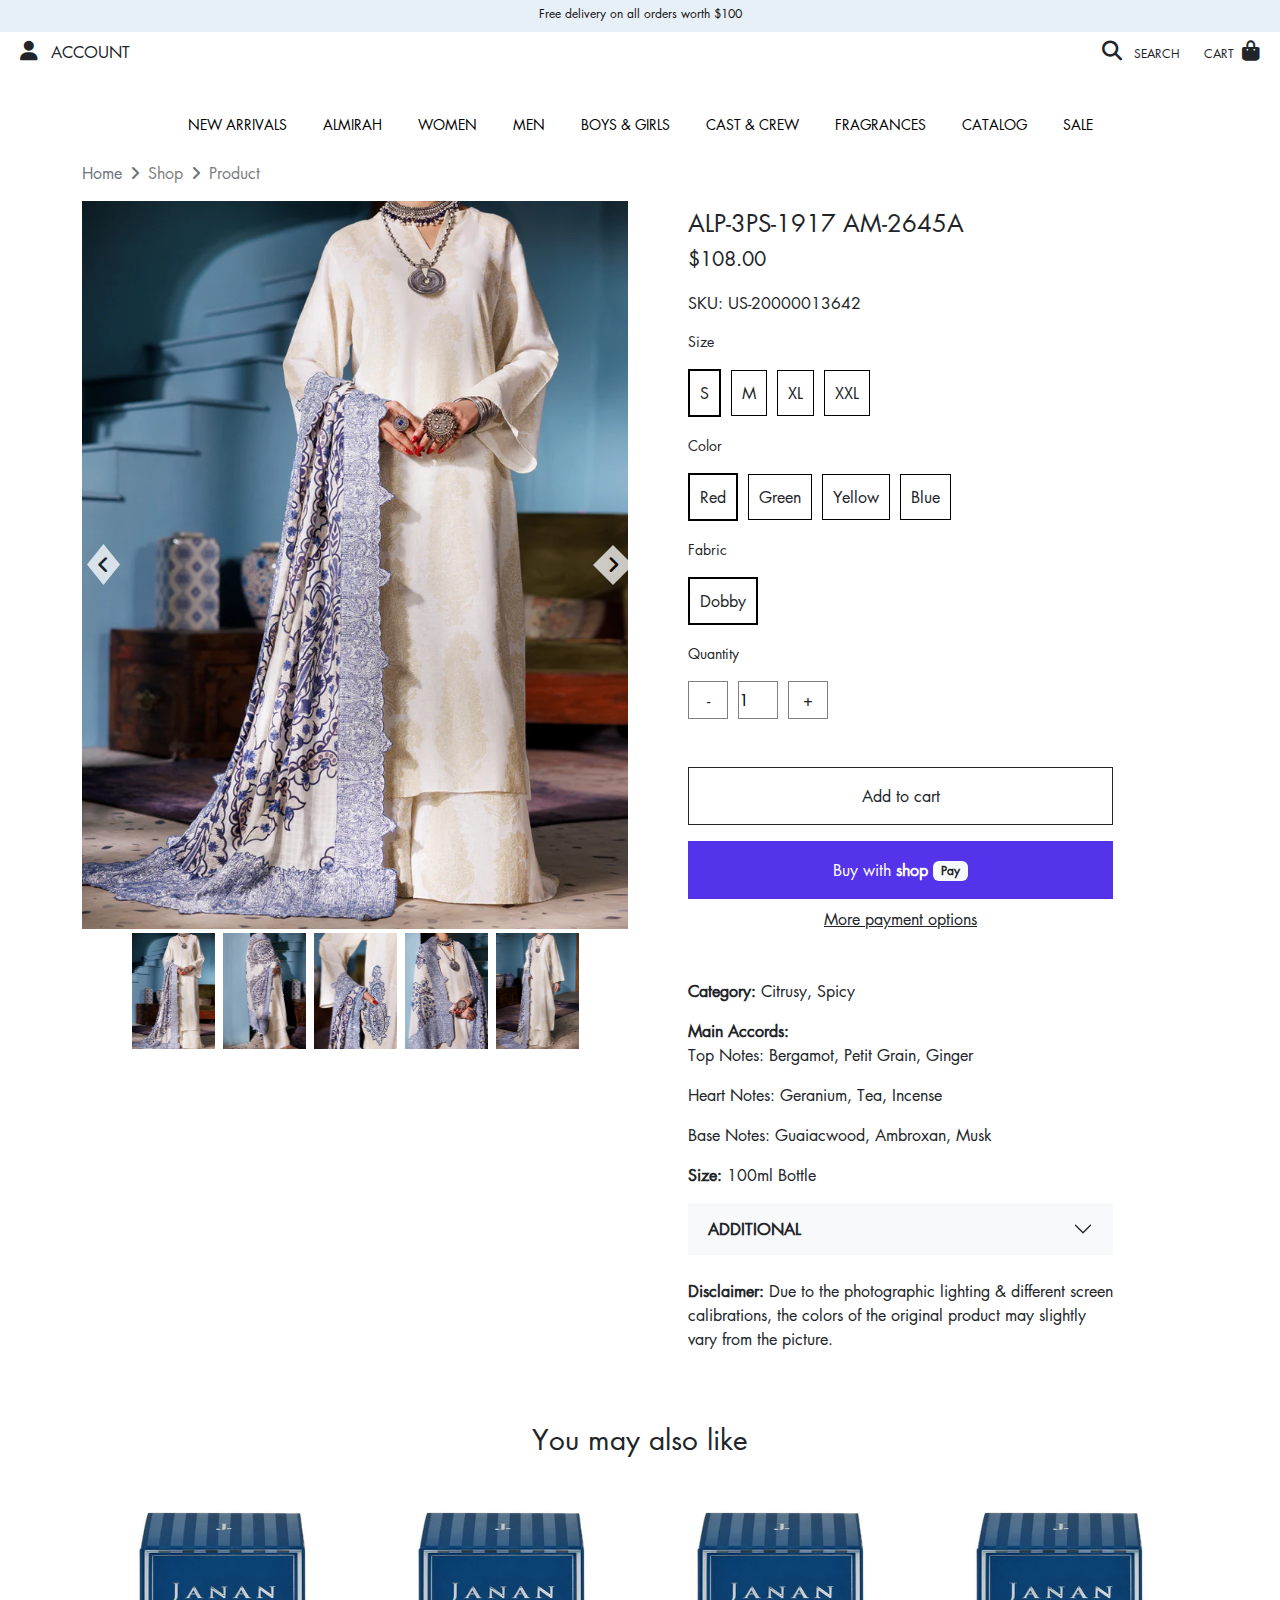
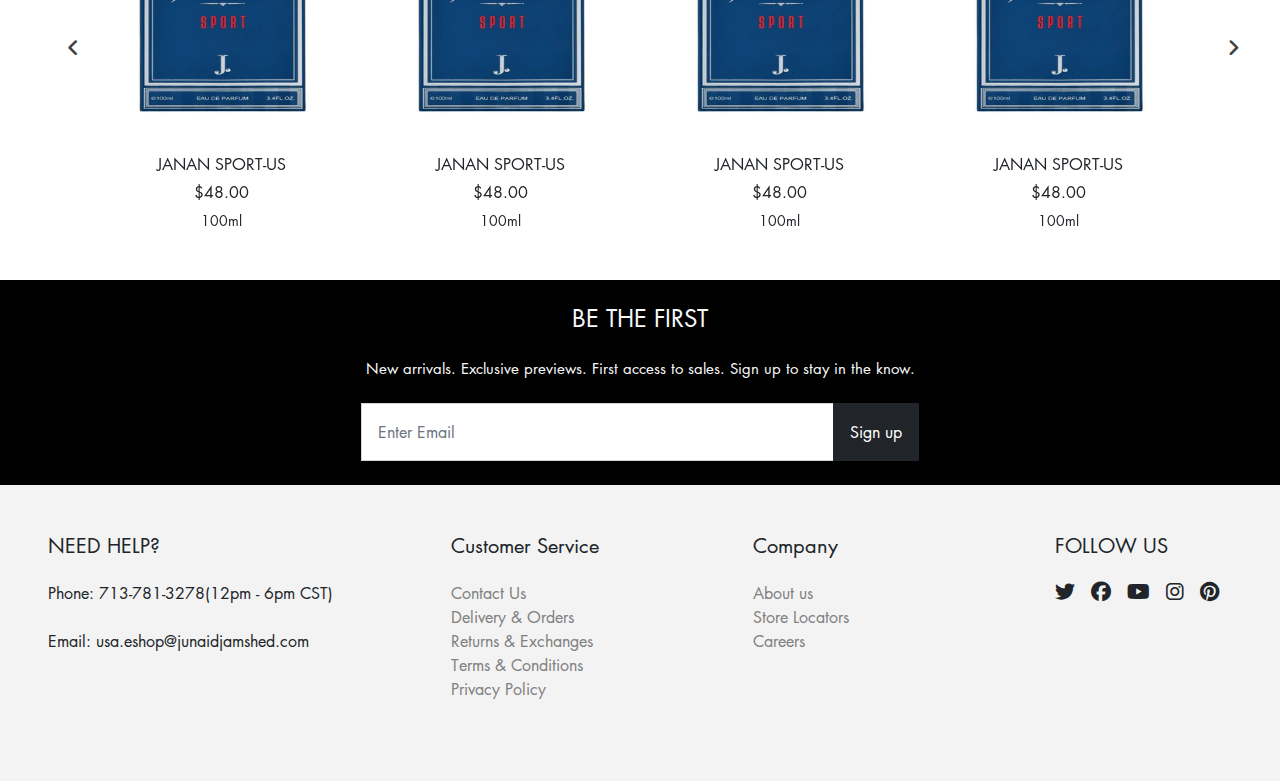
==== product.html @ 709ad5b6 "update" ====
<!DOCTYPE html>
<html lang="en">

<head>
    <meta charset="UTF-8" />
    <meta name="viewport" content="width=device-width, initial-scale=1.0" />
    <title>J. Junaid Jamshed Official Website</title>
    <link rel="shortcut icon" href="assets/image/favicon_icon.webp" />
    <link rel="stylesheet" href="https://cdnjs.cloudflare.com/ajax/libs/font-awesome/6.2.0/css/all.min.css" />
    <link rel="stylesheet" href="assets/bootstrap/bootstrap.min.css" />
    <link rel="stylesheet" href="assets/silck/slick.css" />
    <link rel="stylesheet" href="assets/silck/slick-theme.css" />
    <link rel="stylesheet" href="assets/css/style.css" />
    <link rel="stylesheet" href="assets/css/header.css" />
    <link rel="stylesheet" href="assets/css/home.css" />
    <link rel="stylesheet" href="assets/css/media.css" />
</head>

<body>
    <!-- header Start  -->
    <div class="main-wrapper">
        <div class="topbar_slider">
            <div class="container text-center pb-1" style="height: 32px">
                <span class="" style="font-size: 12px; line-height: 1.4em; padding: 8px 0">
                    Free delivery on all orders worth $100
                </span>
            </div>
        </div>
        <header class="header_main">
            <div class="container-fluid">
                <div class="d-flex align-items-center justify-content-between">
                    <ul class="d-flex list-unstyled gap-2 align-items-center col-lg-4">
                        <li class="nav-item text-cap p-2 d-lg-none d-md-none">
                            <a href="#" class="text-dark header_icon_res sidebar_toggler">
                                <i class="fa fa-bars me-2" aria-hidden="true"></i>
                            </a>
                        </li>
                        <li class="nav-item text-cap p-2">
                            <a href="" class="text-dark header_icon_res">
                                <i class="fa fa-user me-2" aria-hidden="true"></i>
                                <span>Account</span>
                            </a>
                        </li>
                        <li class="nav-item text-cap font-11 p-2">
                            <a href="#country_modal" data-bs-toggle="modal" class="hover_underline text-dark"><img
                                    src="https://us.junaidjamshed.com/cdn/shop/files/1200px-Flag_of_the_United_States.svg_d4662905-e672-402e-b32c-b2396f48c83b.png?v=1647321571"
                                    alt="" width="30" /></a>
                        </li>
                    </ul>

                    <a href="" class="navbar-brand fixed_brand_nav py-3 col-lg-4 text-center">
                        <img src="https://us.junaidjamshed.com/cdn/shop/files/Logo-001_200x.png?v=1643008368"
                            width="100" alt="" />
                    </a>


                    <ul class="d-flex list-unstyled gap-2 justify-content-end align-items-center col-lg-4">
                        <li class="nav-item text-cap font-12 p-2">
                            <a href="" class="text-dark header_icon_res">
                                <i class="fa fa-search me-2" aria-hidden="true"></i>
                                <span>Search</span>
                            </a>
                        </li>
                        <li class="nav-item text-cap font-12 p-2">
                            <a href="" class="text-dark header_icon_res">
                                <span>Cart</span>
                                <i class="fa fa-shopping-bag ms-1" aria-hidden="true"></i>
                            </a>
                        </li>
                    </ul>
                </div>
            </div>
            <nav class="navbar navbar-expand-md navbar-light main-nav">
                <ul class="navbar-nav justify-content-center m-auto">
                    <li class="nav-item has_manu">
                        <a href="#" class="nav-link">NEW ARRIVALS</a>
                        <div class="dropdown_menu">
                            <div class="row justify-content-center m-0 mt-3">
                                <div class="col max_width_dp_menu">
                                    <h5>
                                        <a href="shop.html" class="text-muted fw-bold">WOMEN</a>
                                    </h5>
                                    <ul class="list-unstyled">
                                        <li><a href="shop.html">Stitched</a></li>
                                        <li><a href="shop.html">Kurti (1 Piece)</a></li>
                                        <li><a href="shop.html">Trouser | Shalwar</a></li>
                                        <li><a href="shop.html">Unstitched</a></li>
                                        <li><a href="shop.html">Stole | Shawl</a></li>
                                    </ul>
                                </div>
                                <div class="col max_width_dp_menu">
                                    <h5>
                                        <a href="shop.html" class="text-muted fw-bold">MEN</a>
                                    </h5>
                                    <ul class="list-unstyled">
                                        <li><a href="shop.html">Kameez Shalwar</a></li>
                                        <li><a href="shop.html">Kurta</a></li>
                                        <li><a href="shop.html">Waistcoat</a></li>
                                        <li><a href="shop.html">Footwear</a></li>
                                        <li><a href="shop.html">Thobe</a></li>
                                    </ul>
                                </div>
                                <div class="col max_width_dp_menu">
                                    <h5>
                                        <a href="shop.html" class="text-muted fw-bold">BOYS & GIRLS</a>
                                    </h5>
                                    <ul class="list-unstyled">
                                        <li><a href="shop.html">Teen Girls</a></li>
                                        <li><a href="shop.html">Teen Boys</a></li>
                                        <li><a href="shop.html">Kid Girls</a></li>
                                        <li><a href="shop.html">Kid Boys</a></li>
                                        <li><a href="shop.html">Infants</a></li>
                                    </ul>
                                </div>
                                <div class="col max_width_dp_menu">
                                    <a href="">
                                        <img src="assets/image/categories/category1.webp" class="img-fluid" alt="" />
                                    </a>
                                </div>
                            </div>
                        </div>
                    </li>
                    <li class="nav-item has_manu">
                        <a href="#" class="nav-link">ALMIRAH</a>
                        <div class="dropdown_menu">
                            <div class="row justify-content-center m-0 mt-3">
                                <div class="col max_width_dp_menu">
                                    <h5>
                                        <a href="shop.html" class="text-muted fw-bold">WOMEN</a>
                                    </h5>
                                    <ul class="list-unstyled">
                                        <li><a href="shop.html">Stitched</a></li>
                                        <li><a href="shop.html">Kurti (1 Piece)</a></li>
                                        <li><a href="shop.html">Trouser | Shalwar</a></li>
                                        <li><a href="shop.html">Unstitched</a></li>
                                        <li><a href="shop.html">Stole | Shawl</a></li>
                                    </ul>
                                </div>
                                <div class="col max_width_dp_menu">
                                    <h5>
                                        <a href="shop.html" class="text-muted fw-bold">MEN</a>
                                    </h5>
                                    <ul class="list-unstyled">
                                        <li><a href="shop.html">Kameez Shalwar</a></li>
                                        <li><a href="shop.html">Kurta</a></li>
                                        <li><a href="shop.html">Waistcoat</a></li>
                                        <li><a href="shop.html">Footwear</a></li>
                                        <li><a href="shop.html">Thobe</a></li>
                                    </ul>
                                </div>
                                <div class="col max_width_dp_menu">
                                    <a href="">
                                        <img src="assets/image/categories/category1.webp" class="img-fluid" alt="" />
                                    </a>
                                </div>
                            </div>
                        </div>
                    </li>
                    <li class="nav-item"><a href="shop.html" class="nav-link">WOMEN</a></li>
                    <li class="nav-item"><a href="shop.html" class="nav-link">MEN</a></li>
                    <li class="nav-item">
                        <a href="shop.html" class="nav-link">BOYS & GIRLS</a>
                    </li>
                    <li class="nav-item">
                        <a href="shop.html" class="nav-link">CAST & CREW</a>
                    </li>
                    <li class="nav-item">
                        <a href="shop.html" class="nav-link">FRAGRANCES</a>
                    </li>
                    <li class="nav-item"><a href="shop.html" class="nav-link">CATALOG</a></li>
                    <li class="nav-item"><a href="shop.html" class="nav-link">SALE</a></li>
                </ul>
            </nav>
            <div class="overlay"></div>
            <div class="sidebar">
                <div class="multi-level-menu-wrapper">
                    <div class="mainMenu">
                        <ul>
                            <li class="text-end">
                                <div class="text-end text-danger btn sidebar_dismiss">
                                    <i class="fa fa-times"></i>
                                </div>
                            </li>
                            <li class="hasSubMenu" data-target="#home">
                                <a href="#">HOME</a>
                                <div class="trigger">
                                    <i class="fas fa-angle-right"></i>
                                </div>
                            </li>
                            <li class="hasSubMenu" data-target="#about">
                                <a href="#">ABOUT</a>
                                <div class="trigger">
                                    <i class="fas fa-angle-right"></i>
                                </div>
                            </li>
                            <li>
                                <a href="#">GALLERY</a>
                            </li>
                            <li>
                                <a href="#">CONTACT</a>
                            </li>
                            <li>
                                <a href="#">SERVICES</a>
                            </li>
                        </ul>
                    </div>
                    <!--    Level 1    -->
                    <div class="subMenu" id="home">
                        <div class="backTrigger">
                            <i class="fas fa-angle-left icon"></i> Back
                        </div>
                        <ul>
                            <li class="hasSubMenu" data-target="#home2">
                                <a href="#">Home-1</a>
                                <div class="trigger">
                                    <i class="fas fa-angle-right"></i>
                                </div>
                            </li>
                            <li><a href="#">Home-1</a></li>
                            <li><a href="#">Home-1</a></li>
                            <li><a href="#">Home-1</a></li>
                            <li><a href="#">Home-1</a></li>
                        </ul>
                    </div>

                    <div class="subMenu" id="about">
                        <div class="backTrigger">
                            <i class="fas fa-angle-left icon"></i> Back
                        </div>
                        <ul>
                            <li><a href="#">About-1</a></li>
                            <li><a href="#">About-1</a></li>
                            <li><a href="#">About-1</a></li>
                            <li><a href="#">About-1</a></li>
                            <li><a href="#">About-1</a></li>
                        </ul>
                    </div>

                    <!-- level 2 -->
                    <div class="subMenu" id="home2">
                        <div class="backTrigger">
                            <i class="fas fa-angle-left icon"></i> Back
                        </div>
                        <ul>
                            <li class="hasSubMenu" data-target="#home3">
                                <a href="#">Home-2</a>
                                <div class="trigger">
                                    <i class="fas fa-angle-right"></i>
                                </div>
                            </li>
                            <li><a href="#">Home-2</a></li>
                            <li><a href="#">Home-2</a></li>
                            <li><a href="#">Home-2</a></li>
                            <li><a href="#">Home-2</a></li>
                        </ul>
                    </div>

                    <!-- level 3 -->
                    <div class="subMenu" id="home3">
                        <div class="backTrigger">
                            <i class="fas fa-angle-left icon"></i> Back
                        </div>
                        <ul>
                            <li class="hasSubMenu" data-target="#home4">
                                <a href="#">Home-3</a>
                                <div class="trigger">
                                    <i class="fas fa-angle-right"></i>
                                </div>
                            </li>
                            <li><a href="#">Home-3</a></li>
                            <li><a href="#">Home-3</a></li>
                            <li><a href="#">Home-3</a></li>
                            <li><a href="#">Home-3</a></li>
                        </ul>
                    </div>

                    <!-- level 3 -->
                    <div class="subMenu" id="home4">
                        <div class="backTrigger">
                            <i class="fas fa-angle-left icon"></i> Back
                        </div>
                        <ul>
                            <li data-target="#home4">
                                <a href="#">Home-4</a>
                            </li>
                            <li><a href="#">Home-4</a></li>
                            <li><a href="#">Home-4</a></li>
                            <li><a href="#">Home-4</a></li>
                            <li><a href="#">Home-4</a></li>
                        </ul>
                    </div>
                </div>
            </div>
        </header>
        <main>
            <section>
                <div class="container">
                    <nav class="breadcrumb">
                        <a class="breadcrumb-item text-muted" href="index.html">Home</a>
                        <a class="breadcrumb-item" href="shop.html">Shop</a>
                        <span class="breadcrumb-item active" aria-current="page">Product</span>
                    </nav>
                </div>
                <div class="container">
                    <div class="row">
                        <div class="col-lg-6 col-12">
                            <div class="main_slider_box">
                                <div class="">
                                    <img src="assets/image/products/6.webp" alt="">
                                </div>
                                <div class="">
                                    <img src="assets/image/products/7.webp" alt="">
                                </div>
                                <div class="">
                                    <img src="assets/image/products/8.webp" alt="">
                                </div>
                                <div class="">
                                    <img src="assets/image/products/9.webp" alt="">
                                </div>
                                <div class="">
                                    <img src="assets/image/products/10.webp" alt="">
                                </div>
                            </div>
                            <div class="nav_slider_box">
                                <div class="p-1 width-fixed">
                                    <img src="assets/image/products/6.webp" alt="">
                                </div>
                                <div class="p-1 width-fixed">
                                    <img src="assets/image/products/7.webp" alt="">
                                </div>
                                <div class="p-1 width-fixed">
                                    <img src="assets/image/products/8.webp" alt="">
                                </div>
                                <div class="p-1 width-fixed">
                                    <img src="assets/image/products/9.webp" alt="">
                                </div>
                                <div class="p-1 width-fixed">
                                    <img src="assets/image/products/10.webp" alt="">
                                </div>
                            </div>
                        </div>
                        <div class="col-lg-6 col-12 ps-lg-5 ps-1 mt-5 mt-lg-2">
                            <h4>ALP-3PS-1917 AM-2645A</h4>
                            <h5>$108.00</h5>
                            <h6 class="mt-4">SKU: US-20000013642</h6>
                            <div class="my-3">
                                <small>Size</small>
                                <div id="sizes" class="sizes mt-3">
                                    <div class="size active">S</div>
                                    <div class="size">M</div>
                                    <div class="size">XL</div>
                                    <div class="size">XXL</div>
                                </div>
                            </div>
                            <div class="my-3">
                                <small>Color</small>
                                <div id="colors" class="colors mt-3">
                                    <div class="color active">Red</div>
                                    <div class="color">Green</div>
                                    <div class="color">Yellow</div>
                                    <div class="color">Blue</div>
                                </div>
                            </div>
                            <div class="my-3">
                                <small>Fabric</small>
                                <div id="fabrics" class="fabrics mt-3">
                                    <div class="fabric active">Dobby</div>
                                </div>
                            </div>
                            <div class="my-3">
                                <small>Quantity</small>
                                <div class="quantity_box mt-3">
                                    <button class="btn decrease rounded-0">-</button>
                                    <input type="text" class="rounded-0" value="1">
                                    <button class="btn increase rounded-0">+</button>
                                </div>
                            </div>
                            <div class="mt-5">
                                <button class="btn btn-outline-dark col-lg-10 col-12 p-3 rounded-0 mb-3">Add to cart</button>
                                <button class="btn btn-custom col-lg-10 col-12 p-3 rounded-0">Buy with <b>shop <div
                                            class="badge badge-light bg-light text-dark">Pay</div></b></button>
                                <div class="col-lg-10 text-center mt-2">
                                    <a href="" class="text-dark text-decoration-underline">More payment options</a>
                                </div>
                            </div>
                            <div class="mt-5">
                                <b>Category: </b> Citrusy, Spicy
                            </div>
                            <div class="mt-3">
                                <b>Main Accords: </b>
                                <p>Top Notes: Bergamot, Petit Grain, Ginger </p>
                                <p>Heart Notes: Geranium, Tea, Incense</p>
                                <p>Base Notes: Guaiacwood, Ambroxan, Musk</p>
                            </div>
                            <div class="mt-3">
                                <b>Size: </b>100ml Bottle
                            </div>
                            <div class="mt-3 col-lg-10 col-12">
                                <div class="accordion accordion-flush" id="accordionFlushExample">
                                    <div class="accordion-item">
                                        <h2 class="accordion-header" id="flush-headingOne">
                                            <button class="accordion-button collapsed border-0 shadow-none text-dark bg-light fw-bold" type="button"
                                                data-bs-toggle="collapse" data-bs-target="#flush-collapseOne"
                                                aria-expanded="true" aria-controls="flush-collapseOne">
                                                ADDITIONAL
                                            </button>
                                        </h2>
                                        <div id="flush-collapseOne" class="accordion-collapse collapse"
                                            aria-labelledby="flush-headingOne" data-bs-parent="#accordionFlushExample">
                                            <div class="accordion-body">
                                                <div>
                                                    <span>Color </span> <span>—</span>
                                                </div>
                                                <div>
                                                    <span>Pieces </span> <span>1 Piece</span>
                                                </div>
                                                <div>
                                                    <span>Fit Type </span> <span>—</span>
                                                </div>
                                                <div>
                                                    <span>Fabric </span> <span>—</span>
                                                </div>
                                                <div>
                                                    <span>Collection </span> <span>—</span>
                                                </div>
                                            </div>
                                        </div>
                                    </div>
                                </div>
                            </div>
                            <div class="my-4">
                                <div class="col-lg-10 col-12">
                                    <b>Disclaimer: </b> Due to the photographic lighting & different screen calibrations, the colors of the original product may slightly vary from the picture.
                                </div>
                            </div>
                        </div>
                    </div>
                </div>
            </section>
            <section class="my-lg-5 my-4">
                <div class="container">
                    <h3 class="text-center">You may also like</h3>
                    <div class="product_section2">
                        <div class="product_item">
                            <div class="image_section position-relative">
                                <div class="primary_image">
                                    <a href="">
                                        <img src="assets/image/products/1.webp" alt="" class="img-fluid">
                                    </a>
                                </div>
                                <div class="secondary_image">
                                    <div class="img_item">
                                        <a href="">
                                            <img src="assets/image/products/2.webp" alt="">
                                        </a>
                                    </div>
                                    <div class="img_item">
                                        <a href="">
                                            <img src="assets/image/products/1.webp" alt="">
                                        </a>
                                    </div>
                                </div>
                                <button class="quick_buy btn">Quick buy</button>
                            </div>
                            <div class="content text-center">
                                <p class="mb-1 mt-2">JANAN SPORT-US</p>
                                <p class="mb-1">$48.00</p>
                                <small>100ml</small>
                            </div>
                        </div>
                        <div class="product_item">
                            <div class="image_section position-relative">
                                <div class="primary_image">
                                    <a href="">
                                        <img src="assets/image/products/1.webp" alt="" class="img-fluid">
                                    </a>
                                </div>
                                <div class="secondary_image">
                                    <div class="img_item">
                                        <a href="">
                                            <img src="assets/image/products/2.webp" alt="">
                                        </a>
                                    </div>
                                    <div class="img_item">
                                        <a href="">
                                            <img src="assets/image/products/1.webp" alt="">
                                        </a>
                                    </div>
                                </div>
                                <button class="quick_buy btn">Quick buy</button>
                            </div>
                            <div class="content text-center">
                                <p class="mb-1 mt-2">JANAN SPORT-US</p>
                                <p class="mb-1">$48.00</p>
                                <small>100ml</small>
                            </div>
                        </div>
                        <div class="product_item">
                            <div class="image_section position-relative">
                                <div class="primary_image">
                                    <a href="">
                                        <img src="assets/image/products/1.webp" alt="" class="img-fluid">
                                    </a>
                                </div>
                                <div class="secondary_image">
                                    <div class="img_item">
                                        <a href="">
                                            <img src="assets/image/products/2.webp" alt="">
                                        </a>
                                    </div>
                                    <div class="img_item">
                                        <a href="">
                                            <img src="assets/image/products/1.webp" alt="">
                                        </a>
                                    </div>
                                </div>
                                <button class="quick_buy btn">Quick buy</button>
                            </div>
                            <div class="content text-center">
                                <p class="mb-1 mt-2">JANAN SPORT-US</p>
                                <p class="mb-1">$48.00</p>
                                <small>100ml</small>
                            </div>
                        </div>
                        <div class="product_item">
                            <div class="image_section position-relative">
                                <div class="primary_image">
                                    <a href="">
                                        <img src="assets/image/products/1.webp" alt="" class="img-fluid">
                                    </a>
                                </div>
                                <div class="secondary_image">
                                    <div class="img_item">
                                        <a href="">
                                            <img src="assets/image/products/2.webp" alt="">
                                        </a>
                                    </div>
                                    <div class="img_item">
                                        <a href="">
                                            <img src="assets/image/products/1.webp" alt="">
                                        </a>
                                    </div>
                                </div>
                                <button class="quick_buy btn">Quick buy</button>
                            </div>
                            <div class="content text-center">
                                <p class="mb-1 mt-2">JANAN SPORT-US</p>
                                <p class="mb-1">$48.00</p>
                                <small>100ml</small>
                            </div>
                        </div>
                        <div class="product_item">
                            <div class="image_section position-relative">
                                <div class="primary_image">
                                    <a href="">
                                        <img src="assets/image/products/1.webp" alt="" class="img-fluid">
                                    </a>
                                </div>
                                <div class="secondary_image">
                                    <div class="img_item">
                                        <a href="">
                                            <img src="assets/image/products/2.webp" alt="">
                                        </a>
                                    </div>
                                    <div class="img_item">
                                        <a href="">
                                            <img src="assets/image/products/1.webp" alt="">
                                        </a>
                                    </div>
                                </div>
                                <button class="quick_buy btn">Quick buy</button>
                            </div>
                            <div class="content text-center">
                                <p class="mb-1 mt-2">JANAN SPORT-US</p>
                                <p class="mb-1">$48.00</p>
                                <small>100ml</small>
                            </div>
                        </div>
                    </div>
                </div>
            </section>
            <section class="bg-black py-4">
                <div class="container">
                    <h4 class="text-center text-light">
                        BE THE FIRST
                    </h4>
                    <p class="my-4 font-15 text-center text-light">
                        New arrivals. Exclusive previews. First access to sales. Sign up to stay in the know.
                    </p>
                    <form action="" class="col-lg-6 m-auto">
                        <div class="input-group">
                            <input type="text" class="form-control rounded-0 p-3" placeholder="Enter Email">
                            <button class="btn btn-dark rounded-0 p-3" type="submit">Sign up</button>
                        </div>
                    </form>
                </div>
            </section>
        </main>
        <footer class="bg-muted">
            <div class="container-fluid py-5 px-lg-5 px-3">
                <div class="row">
                    <div class="col-lg-4 col-12 mb-3">
                        <h5 class="mb-4">NEED HELP?</h5>
                        <p class="mb-4">Phone: 713-781-3278(12pm - 6pm CST)</p>
                        <p class="mb-4">Email: usa.eshop@junaidjamshed.com</p>
                    </div>
                    <div class="col-lg-3 col-12 mb-3">
                        <h5 class="mb-4">Customer Service</h5>
                        <ul class="list-unstyled text_dark_footer_menu">
                            <li><a href="">Contact Us</a></li>
                            <li><a href="">Delivery & Orders</a></li>
                            <li><a href="">Returns & Exchanges</a></li>
                            <li><a href="">Terms & Conditions</a></li>
                            <li><a href="">Privacy Policy</a></li>
                        </ul>
                    </div>
                    <div class="col-lg-3 col-12 mb-3">
                        <h5 class="mb-4">Company</h5>
                        <ul class="list-unstyled text_dark_footer_menu">
                            <li><a href="">About us</a></li>
                            <li><a href="">Store Locators</a></li>
                            <li><a href="">Careers</a></li>
                        </ul>
                    </div>
                    <div class="col-lg-2 col-12 mb-3">
                        <h5 class="mb-4">FOLLOW US</h5>
                        <div class="d-flex gap-3">
                            <a href="" class="nav-link text-dark">
                                <i class="fab fa-twitter font-20"></i>
                            </a>
                            <a href="" class="nav-link text-dark">
                                <i class="fab fa-facebook font-20"></i>
                            </a>
                            <a href="" class="nav-link text-dark">
                                <i class="fab fa-youtube font-20"></i>
                            </a>
                            <a href="" class="nav-link text-dark">
                                <i class="fab fa-instagram font-20"></i>
                            </a>
                            <a href="" class="nav-link text-dark">
                                <i class="fab fa-pinterest font-20"></i>
                            </a>
                        </div>
                    </div>

                </div>
            </div>
        </footer>
    </div>

    <div class="modal fade" id="country_modal" tabindex="-1" role="dialog" aria-labelledby="modalTitleId"
        aria-hidden="true">
        <div class="modal-dialog" role="document">
            <div class="modal-content">
                <div class="modal-header">
                    <h5 class="modal-title" id="modalTitleId">Modal title</h5>
                    <button type="button" class="btn-close" data-bs-dismiss="modal" aria-label="Close"></button>
                </div>
                <div class="modal-body">
                    <div class="container-fluid">Add rows here</div>
                </div>
                <div class="modal-footer">
                    <button type="button" class="btn btn-secondary" data-bs-dismiss="modal">
                        Close
                    </button>
                    <button type="button" class="btn btn-primary">Save</button>
                </div>
            </div>
        </div>
    </div>

    <script src="assets/js/jquery.min.js"></script>
    <script src="assets/bootstrap/bootstrap.bundle.min.js"></script>
    <script src="assets/silck/slick.min.js"></script>
    <script src="assets/js/carousel.js"></script>
    <script src="assets/js/main.js"></script>
    <script src="assets/js/jquery.counterup.js"></script>
</body>

</html>
---- assets/css/style.css ----
@import url(fonts.css);
:root {
  --font-20: 20px;
  --font-19: 19px;
  --font-18: 18px;
  --font-17: 17px;
  --font-16: 16px;
  --font-15: 15px;
  --font-14: 14px;
  --font-13: 13px;
  --font-12: 12px;
  --font-11: 11px;
  --font-10: 10px;
  --font-9: 9px;
  --black: rgb(0, 0, 0);
  --white: rgb(247, 247, 247);
  --blue: #0c497d;
  --primary: #2c3b91;
  --secondary: #03a04a;
  --muted: #f3f3f3;
  --pink: #e2b9a6;
  --yellow: #ffd08a;
  --orange: #ff9900;
  --gray: gray;
  --instagram: rgba(236, 92, 92, 0.87);
  --alata: alata;
  --opensans300: opensans300;
  --opensans400: opensans400;
  --opensans600: opensans600;
  --opensans700: opensans700;
  --luma: luma;
  --futura: futura;
  --poppins: poppins;
  --shadow-primary: 0 4px 10px rgba(37, 47, 63, 0.1);
}
@media (max-width: 992px) {
  :root {
    --font-20: 18px;
    --font-19: 17px;
    --font-18: 16px;
    --font-17: 15px;
    --font-16: 14px;
    --font-15: 13px;
    --font-14: 12px;
    --font-13: 11px;
    --font-12: 10px;
    --font-11: 10px;
    --font-10: 9px;
  }
}
@media (max-width: 575px) {
  :root {
    --font-20: 17px;
    --font-19: 16px;
    --font-18: 15px;
    --font-17: 14px;
    --font-16: 13px;
    --font-15: 12px;
    --font-14: 11px;
    --font-13: 10px;
    --font-12: 9px;
    --font-11: 9px;
    --font-10: 8px;
  }
}
* {
  margin: 0;
  padding: 0;
  scroll-behavior: smooth;
  font-family: var(--futura), sans-serif;
}
html, body{
  max-width: 100%;
  width: 100%;
}
a {
  text-decoration: none;
}
.sans {
  font-family: var(--opensans);
}
.white {
  color: white;
}
.bg-muted {
  background: var(--muted);
}
.bg-white {
  background-color: white;
}
.bg-pink {
  background-color: var(--pink);
}
.font-20 {
  font-size: var(--font-20);
}
.font-19 {
  font-size: var(--font-19);
}
.font-18 {
  font-size: var(--font-18);
}
.font-17 {
  font-size: var(--font-17);
}
.font-16 {
  font-size: var(--font-16);
}
.font-15 {
  font-size: var(--font-15);
}
.font-14 {
  font-size: var(--font-14);
}
.font-13 {
  font-size: var(--font-13);
}
.font-12 {
  font-size: var(--font-12);
}
.font-11 {
  font-size: var(--font-11);
}
.font-10 {
  font-size: var(--font-10);
}
.font-9 {
  font-size: var(--font-9);
}
.text-justify {
  text-align: justify;
}
.float-left {
  float: left;
}
.serif {
  font-family: serif;
}
.sans-serif {
  font-family: sans-serif;
}
.sans-serif * {
  font-family: sans-serif;
}
.segoe{
  font-family: 'Segoe UI', Tahoma, Geneva, Verdana, sans-serif;
}
.poppins{
  font-family: var(--poppins);
}
.ls-1 {
  letter-spacing: 1px;
}
.ls-2 {
  letter-spacing: 2px;
}
.line {
  line-height: 1.7;
}
.line-2 {
  line-height: 2.2;
}
.bg-black {
  background: var(--black);
}
.primary-bg {
  background: var(--primary);
}
.primary-bg:hover,
.primary-bg:active,
.primary-bg:focus-visible {
  background: var(--primary);
}
.primary {
  color: var(--primary);
}
.instagram {
  color: var(--instagram);
}
.secondary-bg {
  background: var(--secondary);
}
.secondary {
  color: var(--secondary);
}
.bg-muted {
  background: var(--muted);
}
.bg-orange {
  background: var(--orange) !important;
}
.text-cap {
  text-transform: uppercase;
}
.bg-blue {
  background: #020246;
}
.text-blue {
  color: #020246;
}
.bg-blue:hover {
  background: #01018b;
}
.btn-hover {
  transition: 0.4s cubic-bezier(0.23, 1, 0.32, 1);
}
.btn-hover:hover {
  background-color: var(--blue);
}
.nav-color {
  transition: 0.3s;
}
.nav-color:hover {
  color: var(--primary);
}
.hover_underline:hover {
  text-decoration: underline;
  opacity: 0.8;
}
.bg-gradient {
  background: linear-gradient(to right, #727374, #a9c4fa) !important;
}
.btn_focus,
.btn_focus:focus,
.btn_focus:hover,
.btn_focus:focus-visible {
  border: none;
  outline: none;
}
.placeholder-light::placeholder {
  color: white;
  text-transform: capitalize;
}
/* global css  */
button:focus-visible,
input:focus-visible {
  outline: none !important;
  /* border: none !important; */
}
/* global css  */
.image_header {
  max-height: 150px;
  width: 100%;
}

/* Slick Slider Customization  */

.products_slider .slick-prev,
.products_slider .slick-next {
  position: absolute;
}
.products_slider .slick-next {
  right: 30px;
  width: 40px;
}
.products_slider .slick-prev {
  left: 20px;
  z-index: 99;
  width: 40px;
}
.slick-next::before {
  font-family: "Font Awesome 5 Free";
  font-weight: 900;
  content: "\f105";
  position: absolute;
  padding: 10px;
  top: -10px;
  background: #ffffff;
  color: #000;
  clip-path: polygon(50% 0%, 100% 50%, 50% 100%, 0% 50%);
  width: 40px !important;
}
.slick-prev::before {
  font-family: "Font Awesome 5 Free";
  font-weight: 900;
  content: "\f104";
  padding: 10px;
  top: 0;
  background: #ffffff;
  color: #000;
  clip-path: polygon(50% 0%, 100% 50%, 50% 100%, 0% 50%);
  width: 40px !important;
}
@media (max-width: 575px) {
  .slick-prev,
  .slick-next {
    position: absolute;
    top: 50%;
  }
  .slick-next {
    right: 30px;
  }
  .slick-prev {
    left: 30px;
    z-index: 1080;
  }
  /* Slick Slider Customization  */
  body ::-webkit-scrollbar,
  html ::-webkit-scrollbar {
    width: 8px !important;
  }

  body ::-webkit-scrollbar-thumb,
  html ::-webkit-scrollbar-thumb {
    background: #ffffff;
    border-radius: 9999999px;
    min-height: 30px;
    -webkit-border-radius: 9999999px;
    -moz-border-radius: 9999999px;
    -ms-border-radius: 9999999px;
    -o-border-radius: 9999999px;
  }
  body ::-webkit-scrollbar-track,
  html ::-webkit-scrollbar-track {
    background: #ffffff;
    border-radius: 999999999px;
    -webkit-border-radius: 999999999px;
    -moz-border-radius: 999999999px;
    -ms-border-radius: 999999999px;
    -o-border-radius: 999999999px;
  }
  body {
    background: #ffffff;
  }
}
.secondary_image .slick-slide img, .product_section2 .slick-slide img, .product_section .slick-slide img, .product_item img {
  display: block;
  height: 380px;
  aspect-ratio: 1 / 1;
  width: 100%;
}
@media (max-width: 768px){
  .secondary_image .slick-slide img, .product_section2 .slick-slide img, .product_section .slick-slide img, .product_item img {
    display: block;
    height: 340px;
    aspect-ratio: 1 / 1;
    width: 100%;
  }
}
.footer_top{
  font-family: 'Segoe UI', Tahoma, Geneva, Verdana, sans-serif;
  font-weight: 400;
  font-size: 18px;
  line-height: 22px;
  color: #222;
  font-style: normal;
}


.main-wrapper {
  width: 100%;
}


.product_item{
  position: relative;
}
.product_item .image_section .primary_image{
  visibility: visible;
  opacity: 1;
  transition: 0.3s;
}
.product_item .image_section .secondary_image{
  visibility: hidden;
  opacity: 0;
  transition: 0.3s;
  position: absolute;
  top: 0;
  left: 0;
  width: 100%;
}
.product_item:hover .image_section .primary_image{
  visibility: hidden;
  opacity: 0;
}
.product_item:hover .image_section .secondary_image{
  visibility: visible;
  opacity: 1;
}

.product_item .quick_buy{
  width: 100%;
  padding: 10px;
  border: 1px solid rgb(197, 197, 197);
  border-radius: 0;
  position: absolute;
  left: 0;
  bottom: 0;
  z-index: 9;
  background: white;
  visibility: hidden;
  opacity: 0;
  transition: 0.3s;
}
.product_item:hover .quick_buy{
  visibility: visible;
  opacity: 1;
}
.breadcrumb-item+.breadcrumb-item::before {
  content: var(--bs-breadcrumb-divider, "\f105");
  font-family: "Font Awesome 5 Free";
    font-weight: 900;
}
.breadcrumb-item+.breadcrumb-item {
  color: gray;
}
.product_section2 .slick-slide img {
  display: block;
  height: auto;
  aspect-ratio: 1 / 1;
  width: 100%;
}
@media (min-width: 992px){
  .width-fixed{
    height: 120px;
    width: 100px;
  }
  .width-fixed img{
    height: 120px;
    width: 100px;
  }
}
@media (max-width: 991.50px){
  .width-fixed img{
    height: 70px;
    width: 50px;
  }
}
.header_font{
  font-family: var(--poppins), sans-serif;
  font-size: 20px;
  font-weight: 400;
  line-height: 20px;
  font-style: normal;
}

.nav_slider_box{
  width: 100%;
}
.main_slider_box .slick-next {
  right: 25px;
}
.main_slider_box .slick-prev {
  left: 5px;
  z-index: 9;
}

.nav_slider_box .slick-track {
  opacity: 1;
  width: auto;
  transform: translate3d(0px, 0px, 0px) !important;
}
.sizes{
  display: flex;
  align-items: center;
  gap: 10px;
}
.sizes .size{
  border: 1px solid black;
  padding: 10px;
  width: auto;
  text-align: center;
}
.sizes .size.active{
  border: 2px solid black;
}
.colors{
  display: flex;
  align-items: center;
  gap: 10px;
}
.colors .color{
  border: 1px solid black;
  padding: 10px;
  width: auto;
  text-align: center;
}
.colors .color.active{
  border: 2px solid black;
}
.fabrics{
  display: flex;
  align-items: center;
  gap: 10px;
}
.fabrics .fabric{
  border: 1px solid black;
  padding: 10px;
  width: auto;
  text-align: center;
}
.fabrics .fabric.active{
  border: 2px solid black;
}
.quantity_box{
  display: flex;
  gap: 10px;
}
.quantity_box button{
  border: 1px solid gray;
  width: 40px;
}
.quantity_box input{
  border: 1px solid gray;
  width: 40px;
}
.quantity_box button:hover{
  border: 1px solid gray;
  width: 40px;
}
.btn-custom{
  background-color: #5433eb;
  color: white;
}
.btn-custom:hover{
  background-color: #5433eb;
  color: white;
}
.btn-yellow{
  background-color: #dba028;
  color: white;
}
.btn-yellow:hover{
  background-color: rgba(238, 49, 49, 0.89);
  color: white;
}
.btn-white{
  background-color: #fff;
  color: #000;
}
.btn-white:hover{
  background-color: rgba(238, 49, 49, 0.89);
  color: #000;
  transition: 0.9s;
}
.btn-luck{
  background-color: rgba(238, 49, 49, 0.89);
  color: #fff; 
}
.btn-luck:hover{
  background-color: rgba(238, 49, 49, 0.89);
  color: #fff; 
}

.btn{
  border-radius: 0;
}
@media (max-width: 769px){
  .main_slider_box .slick-slide img{
    width: 100%;
  }
}

a img{
  border: none;
}
img {
  max-width: 100%;
  vertical-align: middle;
}
.font_line{
  font-family: 'Segoe UI', Tahoma, Geneva, Verdana, sans-serif;
  font-weight: 400;
  font-size: 14px;
  line-height: 36px;
  font-style: normal;
}

.News_link{
  font-size: 30px;
  display: flex;
  justify-content: center;
  align-items: center;
  padding: 5px;
}
.fa-brands {
  transition: .4s;
  margin: 11px;
}
.fa-brands:hover{
  transform: scale(1.3);
  transition: .6s;
}
.svg-icon {
  width: 27px;
  height: 26px;
  display: inline-block;
  vertical-align: middle;
  margin-right: 5px;
  background-size: contain;
  background-repeat: no-repeat;
}
.belwary_text{
  font-size: 30px;
  right: 50px;
  text-align: right;
  position: absolute;
  top: 40%;
  color: #fff;
  padding: 20px;
  max-width: 400px;
}
.belwary_text .btn-yellow{
  padding: 10px 30px;
  font-size: 25px;
}
.Office_text{
  font-size: 30px;
  right: 50px;
  text-align: right;
  position: absolute;
  top: 50%;
  color: #fff;
  padding: 20px;
  
}
.ACCESSORIES_text{
  left: 50px;
  right: 50px;
  position: absolute;
  top: 10%;
  color: #fff;
  padding: 20px;
  font-size: 30px;
}
.Belwary{
  justify-content: right;
  position: relative;
}
.img_footer{
  margin-top: 10px;
}
.Belwary img{
  width: 100%;
}
.Belwary_text{
  
  font-size: 30px;
  left: 50px;
  position: absolute;
  top: 50%;
  color: #fff;
  padding: 20px;
  
  
}

.Belwary_text p{
  font-size: 16px;
  margin-bottom: 5px;
}

.card{
  display: flex;
  flex-wrap: wrap;
  width: 100%;
  justify-content: center;
  
  margin: 50px 0;
}
.assess_f h5{
  font-size: 16px;
  color: #222;
  font-weight: 500;
  font-style: normal;
}
.assess_f p{
  font-size: 13px;
  font-weight: 400;
  line-height: 24px;
  font-style: normal;
  color: #707070;

}

.text{
  width: 20%;
  margin: 15px;
  float: left;
  text-align: center;
  cursor: pointer;
  padding-top: 10px;
}

.p2{
  position: absolute;
  text-align: center;
  color: #b2bec3;
  padding-top: 0 8px;
}
---- assets/css/header.css ----
.topbar_slider{
  color: #141212;
  background-color: rgba(228, 237, 245, 0.842); 
}
.hed_2{
  color: #141212;
}
.hed_2:hover{
  color: #eb685c;
  transition: 0.3s;
}
.nav_2:hover{
  color: #f77064;
}
.main_menu li.dropdown{
  position: relative;
}
.main_menu li.nav-item .nav-link{
  transition: 0.3s;
  padding: 5px 17.5px;
}
.main_menu li.nav-item:hover .nav-link{
  color: #f77064 !important;
}
.main_menu li.dropdown .dropdown_menu{
  position: absolute;
  background: white;
  border-radius: 5px;
  padding: 10px 0;
  min-width: 250px;
  z-index: 111;
  visibility: hidden;
  opacity: 0;
  transition: 0.3s;
  list-style: none;
}
.main_menu li.dropdown:hover .dropdown_menu{
  visibility: visible;
  opacity: 1;
}
.main_menu li.dropdown .dropdown_menu .dropdown-item{
  display: inline-block;
  line-height: 1.5;
  padding: 9px 15px;
  justify-content: space-between;
  align-items: center;
  position: relative;
  width: 100%;
}
#topbar_slider_carousel{
  padding: 10px;
}
.main-nav ul li > a{
  font-weight: 500;
  font-family: 'Futura', sans-serif;
  font-style: normal;
  color: rgb(0, 0, 0);
  font-size: 14px;
  line-height: 21px;
  display: inline-block;
  padding: 18px 18px !important;
  white-space: nowrap;
  position: relative; 
  transition: 0.3s;
}
.main-nav > ul > li.nav-item > a.nav-link::before {
  content: "";
  position: absolute;
  bottom: -1px;
  background-color: currentColor;
  height: 2px;
  transition: transform .3s;
  z-index: 20;
  left: 18px;
  width: calc(100% - 36px);
  transform: scaleX(0);
  will-change: transform;
}
.main-nav > ul > li.nav-item:hover > a.nav-link::before {
  transform: scaleX(1);
  transition: transform .3s;
}
.main-nav ul li a:hover{
  color: #f31c08;
}
.max_width_dp_menu{
  min-width: 160px;
  max-width: 290px;
}


.navbar{
  max-width: 100%;
}
.main-nav ul li.has_manu .dropdown_menu{
  position: absolute;
  z-index: 10;
  left: 0;
  width: 100%;
  border-top: 1px solid #ffffff;
  border-bottom: 1px solid #ffffff;
  pointer-events: none;
  visibility: hidden;
  opacity: 0;
  transition: opacity .15s ease-in-out, visibility .15s, transform 0.5s;
  max-width: 100%;
  transform: scale(0);
  will-change: transform;
  background-color: white;
}
.main-nav ul li.has_manu:hover .dropdown_menu{
  opacity: 1;
  visibility: visible;
  pointer-events: auto;
  z-index: 11;
  transform: scale(1);
}
.main-nav ul li.has_manu:hover .dropdown_menu a{
    font-weight: 500;
    font-family: 'Futura', sans-serif;
    font-style: normal;
    color: rgb(0, 0, 0);
    font-size: 14px;
    line-height: 1;
    display: inline-block;
    padding: 10px 18px !important;
    white-space: nowrap;
    position: relative;
    transition: 0.3s;
}
.main-nav ul li.has_manu:hover .dropdown_menu a:hover{
  color:#f31c08;
}
header.fixed-nav{
  position: fixed;
  top: 0;
  left: 0;
  width: 100%;
  z-index: 100;
  background: white;
}
header.fixed-nav .fixed_brand_nav img{
  width: 30px;
}
header .fixed_brand_nav img{
  transition: 0.3s;
}
.header_icon_res i{
  font-size: 20px;
}
@media(max-width: 768px){
  .header_icon_res span{
    display: none;
  }
  .header_icon_res i{
    font-size: 20px;
  }
  .navbar-expand-md{
    display: none;
  }
  header .fixed_brand_nav img{
    width: 70px;
  }
}
.menu_sidebar{
  position: fixed;
  top: 0;
  bottom: 0;
  left: -290px;
  margin: auto;
  width: 290px;
  background-color: white;
  z-index: 99;
  transition: 0.3s;
  visibility: hidden;
  opacity: 0;
}
.menu_sidebar.active{
  left: 0;
  visibility: visible;
  opacity: 1;
}
.menu_sidebar_dismiss{
  position: absolute;
  top: 10px;
  left: calc(100% + 10px);
  cursor: pointer;
  color: white;
}
.menu_sidebar .sidebar_tab{
  background-color: rgba(80, 80, 80, .1);
  padding: 0 !important;
  cursor: pointer;
  height: 56px !important;
  border-bottom: 1px solid rgba(129, 129, 129, .2);
  align-items: center;
}
.menu_sidebar .sidebar_tab .nav-item {
  width: 50%;
  height: 100%;
}
.menu_sidebar .sidebar_tab .nav-item .nav-link{
  width: 100%;
  height: 100%;
  color: black;
  border-bottom: 2px solid transparent;
  text-transform: uppercase;
  font-weight: 600;
  font-size: 12px;
  letter-spacing: 1.5px;
}
.menu_sidebar .sidebar_tab .nav-item .nav-link.active{
  background-color: #50505026;
  border-bottom: 2px solid red;
}
.main_m_menu .nav-item .nav-link{
  font-weight: 400;
  font-size: 18px;
  display: -webkit-box;
    display: -ms-flexbox;
    display: flex;
    -webkit-box-align: center;
    -ms-flex-align: center;
    align-items: center;
    -webkit-flex-direction: row;
    -ms-flex-direction: row;
    -webkit-box-orient: horizontal;
    -webkit-box-direction: normal;
    flex-direction: row;
    padding: 5px 20px;
    min-height: 50px;
    border-bottom: 1px solid #50505033;
    color: #222;
    text-align: left;
    line-height: 1.3;
}
.main_m_menu .nav-item.dropdown .nav-link{
  display: flex;
  justify-content: space-between;
  align-items: center;
}
.main_m_menu .nav-item.dropdown .nav-link .dp_id{
  font-size: 25px;
  transition: 0.3s;
}
.main_m_menu .nav-item.dropdown .nav-link .dp_id::after{
  content: "+";
  transition: 0.3s;
}
.main_m_menu .nav-item.dropdown .nav-link.active .dp_id::after{
  content: "-";
  transition: 0.3s;
}
.main_m_menu .nav-item.dropdown .dropdown_menu{
  list-style: none;
  padding-left: 0;
  display: none;
}
.main_m_menu .nav-item.dropdown .dropdown_menu .dropdown-item{
  font-weight: 400;
  font-size: 15px;
  display: -webkit-box;
    display: -ms-flexbox;
    display: flex;
    -webkit-box-align: center;
    -ms-flex-align: center;
    align-items: center;
    -webkit-flex-direction: row;
    -ms-flex-direction: row;
    -webkit-box-orient: horizontal;
    -webkit-box-direction: normal;
    flex-direction: row;
    padding: 5px 20px;
    min-height: 50px;
    border-bottom: 1px solid #50505033;
    color: #222;
    text-align: left;
    line-height: 1.3;
    padding-left: 40px;
}
.sidebar .multi-level-menu-wrapper {
  position: fixed;
  top: 0;
  bottom: 0;
  left: -300px;
  margin: auto;
  width: 300px;
  background-color: white;
  overflow: hidden;
  z-index: 99;
  transition: 0.3s;
}
.sidebar.active .multi-level-menu-wrapper{
  left: 0;
}
.multi-level-menu-wrapper ul {
  list-style-type: none;
  padding: 0;
  margin: 0;
}
.multi-level-menu-wrapper ul li {
  color: black;
}
.multi-level-menu-wrapper ul li:hover {
  background-color: white;
  cursor: pointer;
}
.multi-level-menu-wrapper ul li a {
  display: flex;
  justify-content: flex-start;
  align-items: center;
  padding: 20px;
  text-decoration: none;
  color: black;
  font-weight: bold;
}
.multi-level-menu-wrapper ul li a .icon {
  margin-right: 10px;
  height: 30px;
  width: 30px;
  display: flex;
  justify-content: center;
  align-items: center;
}

.multi-level-menu-wrapper ul li.hasSubMenu {
  padding-right: 50px;
  position: relative;
}
.multi-level-menu-wrapper ul li.hasSubMenu .trigger {
  position: absolute;
  right: 0;
  top: 0;
  bottom: 0;
  display: flex;
  align-items: center;
  justify-content: center;
  height: 100%;
  width: 50px;
}
.multi-level-menu-wrapper .mainMenu,
.multi-level-menu-wrapper .subMenu {
  background-color: white;
}
.multi-level-menu-wrapper .subMenu {
  position: absolute;
  top: 0;
  bottom: 0;
  left: 100%;
  width: 300px;
  margin: auto;
  transition: all ease-in-out 0.5s;
}
.multi-level-menu-wrapper .subMenu .backTrigger {
  display: flex;
  justify-content: flex-start;
  align-items: center;
  padding: 20px;
  text-decoration: none;
  color: var(--textColor);
}
.multi-level-menu-wrapper .subMenu .backTrigger:hover {
  background-color: var(--backgroundHover);
  cursor: pointer;
}
.multi-level-menu-wrapper .subMenu .backTrigger .icon {
  margin-right: 10px;
}
.multi-level-menu-wrapper .subMenu.active {
  left: 0;
}
.overlay{
  position: fixed;
  width: 100%;
  top: 0;
  left: 0;
  height: 100vh;
  background: #0000008c;
  z-index: 80;
  display: none;
}
.text_dark_footer_menu li a{
  color: gray;
}
---- assets/css/home.css ----
.product_section .slick-prev, .product_section .slick-next{
    top: -40px;
}
@media (min-width: 1200px) {
    .product_section .slick-prev{
        left: 30%;
    }
    .product_section .slick-next{
        right: 30%;
        text-align: start;
    }
}
.secondary_image .slick-prev{
    left: 0;
    z-index: 9;
    top: 50%;
}
.secondary_image .slick-next{
    right: 10px;
    z-index: 9;
    top: 50%;
}  

@media (max-width: 992px){
    .product_item .image_section .secondary_image{
        display: none;
    }
    .product_item:hover .image_section .primary_image{
        visibility: visible;
        opacity: 1;
    }
    .product_item .content{
        font-size: 12px;
    }
    .slick-slide img{
        height: auto;
    }
    .product_section .slick-prev{
        left:0;
    }
    .product_section .slick-next{
        right: 2px;
        text-align: start;
    }
}
.cat_item{
    position: relative;
    padding: 0;
}
.cat_item h4{
   
    position: absolute;
    bottom: 40px;
    left: 50px;
    right: 50px;
}
.cat_item img{
    width: 98%;
    height: 500px;
}
@media (max-width: 992px){
    .cat_item img{
        height: 400px;
    }
}
.category_slider .slick-dots{
    bottom: 35px;
}
.category_slider .slick-dots li button {
    font-size: 0;
    line-height: 0;
    display: block;
    width: 20px;
    height: 20px;
    padding: 5px;
    cursor: pointer;
    color: #000000;
    border: 5px solid white;
    outline: none;
    background: #a19898;
    border-radius: 50px;
}
.category_slider .slick-dots li.slick-active button{
    background: black;
}

.video-background {
    position: absolute;
    top: 0;
    left: 0;
    width: 100%;
    height: 100%;
    overflow: hidden;
    z-index: -1;
  }
  
  .video-foreground iframe {
    position: absolute;
    top: 50%;
    left: 50%;
    width: 100vw;
    height: 56.25vw; /* 16:9 aspect ratio */
    transform: translate(-50%, -50%);
    pointer-events: none; /* Ensures that video doesn't interfere with other content */
  }
  .video_section{
    min-height: 100vh;
  }
  .video_overlay{
    position: absolute;
    width: 100%;
    left: 0;
    top: 0;
    height: 100%;
    background: #00000071;
    z-index: 1;
  }
  .video_overlay .content_bg{
    display: grid;
    place-content: center;
    opacity: 0.6;
    height: 100%;
    color: white;
    text-align: center;
  }
  .section_title{
    position: relative;
    text-align: center;
    margin-top: 20px;
    z-index: 99;
    padding: 10px;
  }
  .section_title span{
    position: relative;
    text-align: center;
    margin-top: 20px;
    background-color: white;
    z-index: 99;
    padding: 0 10px;
  }
  .section_title::before {
    content: "";
    border-top: 1px solid #ddd;
    height: 3px;
    border-bottom: 1px solid #ddd;
    width: 100%;
    position: absolute;
    left: 0;
    top: 50%;
    z-index: 0;
  }
  .section_title::after {
    
  }
---- assets/css/media.css ----
/* Extra Extra Small Device */
@media (max-width: 320px){
    
    
  }
  @media (min-width: 320px){
    
      
  }
  /*Extra small devices (portrait phones, less than 576px)*/
  @media (max-width: 575.98px) {
    
  }

     
    /* Small devices (landscape phones, 576px and up)*/
    @media (min-width: 576px) and (max-width: 767.98px) {
      
      
    }
    
    /* Medium devices (tablets, 768px and up)*/
    @media (min-width: 768px) and (max-width: 991.98px) {
      
      
    }
    @media (max-width: 992px){
        
    }
    /* Large devices (desktops, 992px and up)*/
    @media (min-width: 992px) {
      
  
    }
    @media (min-width: 992px) and (max-width: 1199.99px){
      
    }
    /* Extra Large devices (desktops, 992px and up)*/
    @media (min-width: 1200px) and (max-width: 1399.98px) {
      
    }
    
    /* Extra Extra large devices (large desktops, 1200px and up)*/
    @media (min-width: 1400px) {
      
    }
    
    /* Extra Extra large devices (large desktops, 1200px and up)*/
    @media (min-width: 1600px) {
      .container-xl{
        max-width: 1480px;
        padding-left: 20px;
        padding-right: 20px;
      }
    }
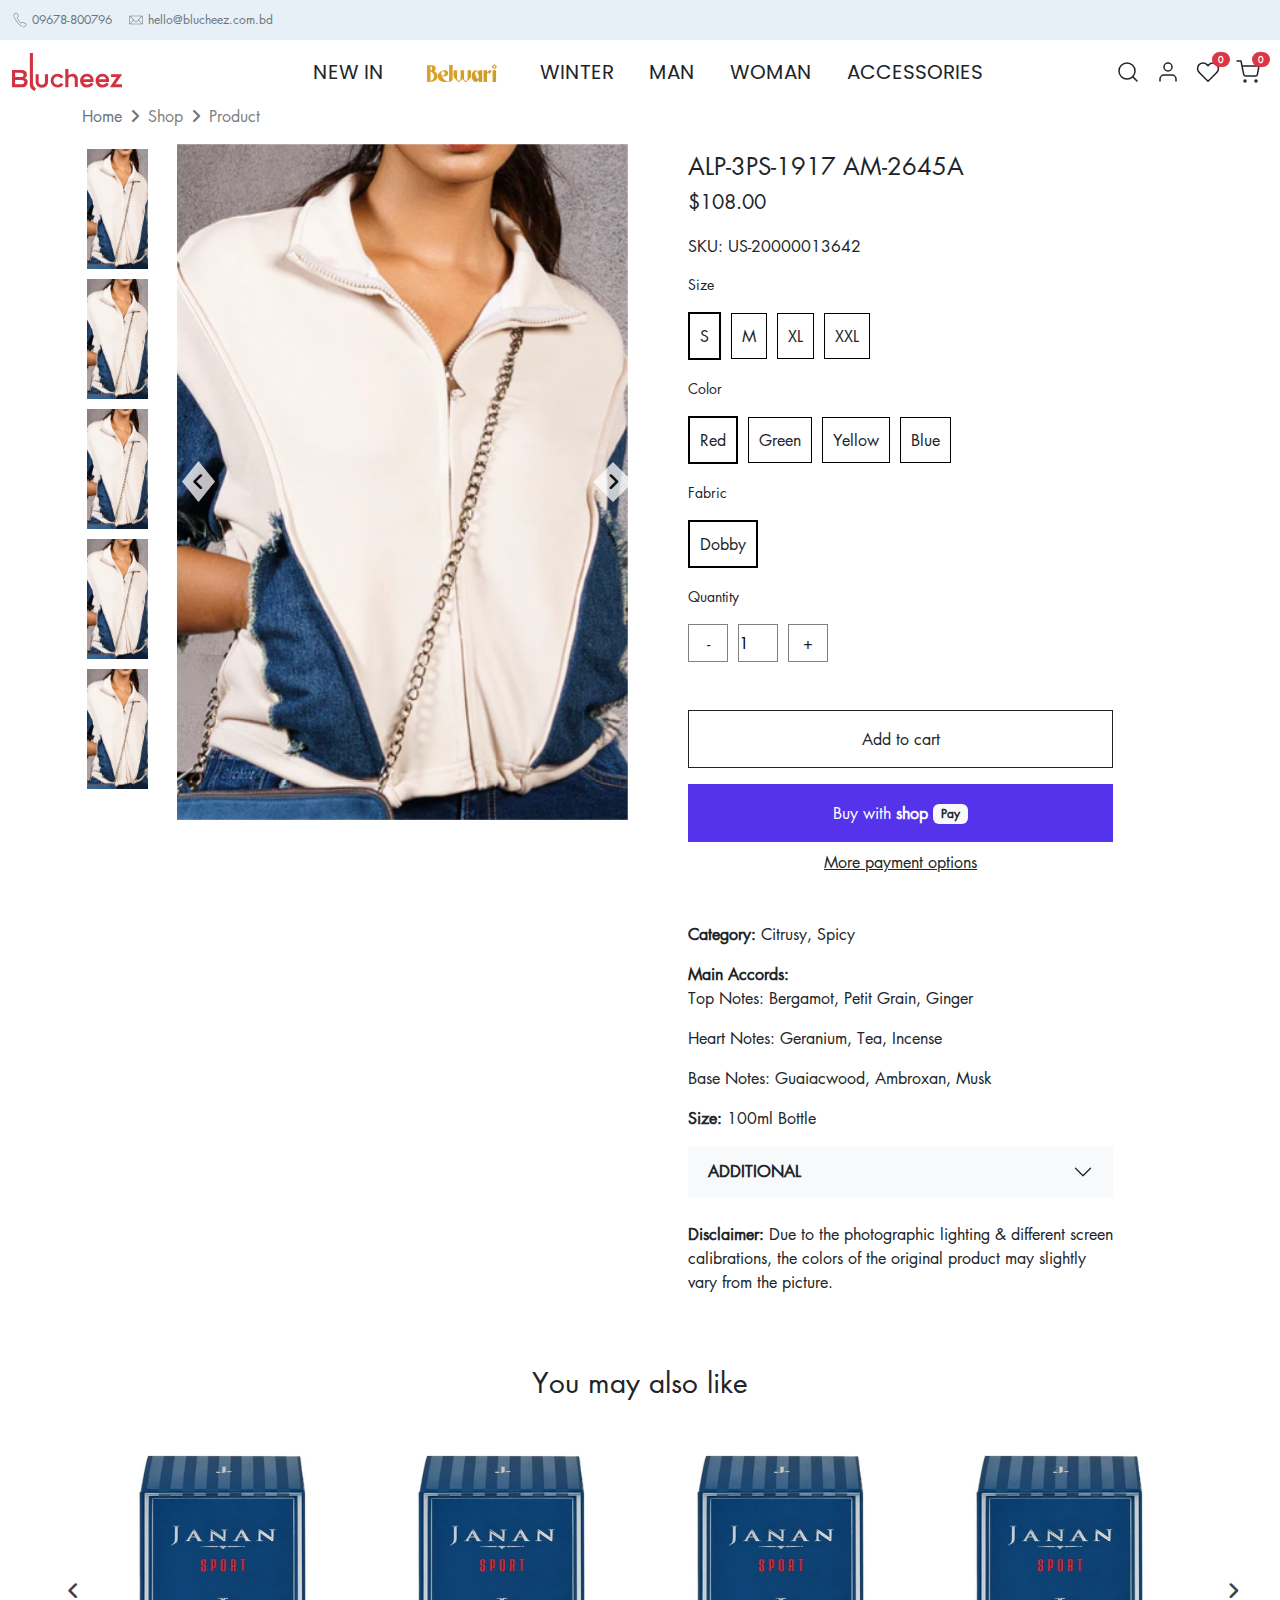
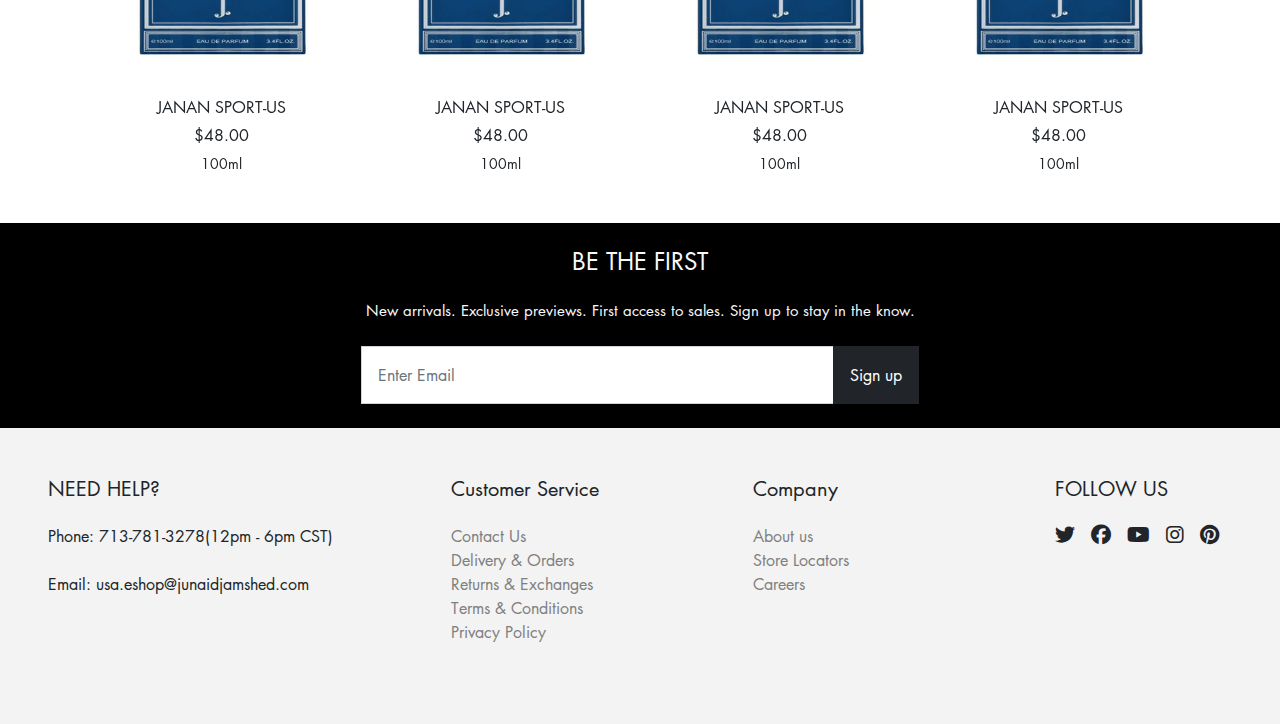
==== commit 4ecd8f4d: "update" ====
--- a/product.html
+++ b/product.html
@@ -20,277 +20,392 @@
     <!-- header Start  -->
     <div class="main-wrapper">
         <div class="topbar_slider">
-            <div class="container text-center pb-1" style="height: 32px">
-                <span class="" style="font-size: 12px; line-height: 1.4em; padding: 8px 0">
-                    Free delivery on all orders worth $100
-                </span>
+            <div class="container-fluid">
+                <div class="d-flex gap-3 align-items-center" style="padding: 10px 0; height: 40px;">
+                    <span class="d-flex gap-1 align-items-center font-12 text-muted segoe">
+                        <svg xmlns="http://www.w3.org/2000/svg" width="16" height="16" viewBox="0 0 32 32"
+                            xmlns:xlink="http://www.w3.org/1999/xlink">
+                            <path
+                                d="M23.407 30.394c-2.431 0-8.341-3.109-13.303-9.783-4.641-6.242-6.898-10.751-6.898-13.785 0-2.389 1.65-3.529 2.536-4.142l0.219-0.153c0.979-0.7 2.502-0.927 3.086-0.927 1.024 0 1.455 0.599 1.716 1.121 0.222 0.442 2.061 4.39 2.247 4.881 0.286 0.755 0.192 1.855-0.692 2.488l-0.155 0.108c-0.439 0.304-1.255 0.869-1.368 1.557-0.055 0.334 0.057 0.684 0.342 1.068 1.423 1.918 5.968 7.55 6.787 8.314 0.642 0.6 1.455 0.685 2.009 0.218 0.573-0.483 0.828-0.768 0.83-0.772l0.059-0.057c0.048-0.041 0.496-0.396 1.228-0.396 0.528 0 1.065 0.182 1.596 0.541 1.378 0.931 4.487 3.011 4.487 3.011l0.050 0.038c0.398 0.341 0.973 1.323 0.302 2.601-0.695 1.327-2.85 4.066-5.079 4.066zM9.046 2.672c-0.505 0-1.746 0.213-2.466 0.728l-0.232 0.162c-0.827 0.572-2.076 1.435-2.076 3.265 0 2.797 2.188 7.098 6.687 13.149 4.914 6.609 10.532 9.353 12.447 9.353 1.629 0 3.497-2.276 4.135-3.494 0.392-0.748 0.071-1.17-0.040-1.284-0.36-0.241-3.164-2.117-4.453-2.988-0.351-0.238-0.688-0.358-0.999-0.358-0.283 0-0.469 0.1-0.532 0.14-0.104 0.111-0.39 0.405-0.899 0.833-0.951 0.801-2.398 0.704-3.424-0.254-0.923-0.862-5.585-6.666-6.916-8.459-0.46-0.62-0.641-1.252-0.538-1.877 0.187-1.133 1.245-1.866 1.813-2.26l0.142-0.099c0.508-0.363 0.4-1.020 0.316-1.242-0.157-0.414-1.973-4.322-2.203-4.781-0.188-0.376-0.336-0.533-0.764-0.533z"
+                                fill="currentColor"></path>
+                        </svg>
+                        <a href="#" class="text-muted ">09678-800796</a>
+                    </span>
+                    <span class="d-flex gap-1 align-items-center font-12 text-muted segoe">
+                        <svg class="ml__15" xmlns="http://www.w3.org/2000/svg" width="16" height="16"
+                            viewBox="0 0 32 32" xmlns:xlink="http://www.w3.org/1999/xlink ">
+                            <path
+                                d="M28.244 7.47h-25.572v17.060h26.656v-17.060h-1.084zM27.177 8.536l-10.298 10.298c-0.47 0.47-1.289 0.47-1.759 0l-10.3-10.298h22.356zM3.738 8.961l6.923 6.922-6.923 6.923v-13.846zM4.589 23.464l6.827-6.826 2.951 2.95c0.436 0.436 1.016 0.677 1.633 0.677s1.197-0.241 1.633-0.677l2.951-2.951 6.826 6.826h-22.822zM28.262 22.807l-6.923-6.924 6.923-6.924v13.848z"
+                                fill="currentColor"></path>
+                        </svg>
+                        <a href="#" class="text-muted ">hello@blucheez.com.bd</a>
+                    </span>
+                </div>
             </div>
         </div>
-        <header class="header_main">
-            <div class="container-fluid">
-                <div class="d-flex align-items-center justify-content-between">
-                    <ul class="d-flex list-unstyled gap-2 align-items-center col-lg-4">
-                        <li class="nav-item text-cap p-2 d-lg-none d-md-none">
-                            <a href="#" class="text-dark header_icon_res sidebar_toggler">
-                                <i class="fa fa-bars me-2" aria-hidden="true"></i>
+        <!-- header -->
+        <header>
+            <nav class="navbar navbar-expand-lg bg-body-tertiary">
+                <div class="container-fluid logo ">
+                    <button class="btn border-0 shadow-none sidebar_menu_toggler d-lg-none d-block" type="button">
+                        <svg xmlns="http://www.w3.org/2000/svg" width="30" height="16" viewBox="0 0 30 16"
+                            fill="currentColor">
+                            <rect width="30" height="1.5"></rect>
+                            <rect y="7" width="20" height="1.5"></rect>
+                            <rect y="14" width="30" height="1.5"></rect>
+                        </svg>
+                    </button>
+                    <a class="navbar-brand col-lg-2" href="#">
+                        <img src="img/Blucheez-Red_Blucheez_logo.svg" class="img-fluid" alt="" width="110">
+                    </a>
+
+                    <div class="collapse navbar-collapse" id="navbarSupportedContent">
+                        <ul class="navbar-nav m-auto mb-2 mb-lg-0 main_menu align-items-center">
+                            <li class="nav-item">
+                                <a class="nav-link text-dark hed_2 header_font" aria-current="page" href="#">NEW IN</a>
+                            </li>
+                            <li class="nav-item nav-link">
+                                <a class="header_font nav-link" href="#"><img style="height: 18px;"
+                                        src="img/Belwari_Logo_Gold.svg" alt=""></a>
+                            </li>
+
+                            <li class="nav-item dropdown">
+                                <a class="nav-link  text-dark hed_2 header_font" href="#" role="button"
+                                    data-bs-toggle="dropdown" aria-expanded="false">
+                                    WINTER
+                                </a>
+                                <ul class="dropdown_menu">
+                                    <li><a class="dropdown-item hed_2 font_line" href="#">View All</a></li>
+                                    <li><a class="dropdown-item hed_2 font_line" href="#">Man's Colation</a></li>
+                                    <li><a class="dropdown-item hed_2 font_line" href="#">Woman's Colation</a></li>
+                                </ul>
+                            </li>
+                            <li class="nav-item dropdown">
+                                <a class="nav-link  text-dark hed_2 header_font" href="#" role="button"
+                                    data-bs-toggle="dropdown" aria-expanded="false">
+                                    MAN
+                                </a>
+                                <ul class="dropdown_menu">
+                                    <li><a class="dropdown-item hed_2 font_line" href="#">View All</a></li>
+                                    <li><a class="dropdown-item hed_2 font_line" href="#">Ethnic</a></li>
+                                    <li><a class="dropdown-item hed_2 font_line" href="#">Formal</a></li>
+                                    <li><a class="dropdown-item hed_2 font_line" href="#">Causal</a></li>
+                                    <li><a class="dropdown-item hed_2 font_line" href="#">Premium Wear</a></li>
+                                    <li><a class="dropdown-item hed_2 font_line" href="#">Pant</a></li>
+                                    <li><a class="dropdown-item hed_2 font_line" href="#">Winter Wear</a></li>
+                                    <li><a class="dropdown-item hed_2 font_line" href="#">Man Accessories</a></li>
+
+                                    <li><a class="dropdown-item hed_2 font_line" href="#">Plus Size</a></li>
+                                </ul>
+                            </li>
+                            <li class="nav-item dropdown">
+                                <a class="nav-link  text-dark hed_2 header_font" href="#" role="button"
+                                    data-bs-toggle="dropdown" aria-expanded="false">
+                                    WOMAN
+                                </a>
+                                <ul class="dropdown_menu">
+                                    <li><a class="dropdown-item hed_2 font_line" href="#">View All</a></li>
+                                    <li><a class="dropdown-item hed_2 font_line" href="#">Ethinic</a></li>
+                                    <li><a class="dropdown-item hed_2 font_line" href="#">Westren</a></li>
+                                    <li><a class="dropdown-item hed_2 font_line" href="#">Fusion Wear</a></li>
+                                    <li><a class="dropdown-item hed_2 font_line" href="#">Point</a></li>
+
+                                    <li><a class="dropdown-item hed_2 font_line" href="#">Winter Wear</a></li>
+                                </ul>
+                            </li>
+                            <li class="nav-item dropdown">
+                                <a class="nav-link  text-dark hed_2 header_font" href="#" role="button"
+                                    data-bs-toggle="dropdown" aria-expanded="false">
+                                    ACCESSORIES
+                                </a>
+                                <ul class="dropdown_menu ">
+                                    <li><a class="dropdown-item hed_2 font_line" href="#">View All</a></li>
+                                    <li><a class="dropdown-item hed_2 font_line" href="#">Tie</a></li>
+                                    <li><a class="dropdown-item hed_2 font_line" href="#">Cap</a></li>
+                                    <li><a class="dropdown-item hed_2 font_line" href="#">Boxer</a></li>
+                                    <li><a class="dropdown-item hed_2 font_line" href="#">Pocket Squer</a></li>
+                                    <li><a class="dropdown-item hed_2 font_line" href="#">Face Mask</a></li>
+                                    <li><a class="dropdown-item hed_2 font_line" href="#">Backpack</a></li>
+                                    <li><a class="dropdown-item hed_2 font_line" href="#">Gift Vaucter</a></li>
+                                    <li><a class="dropdown-item hed_2 font_line" href="#">Blucheez Gift Box</a></li>
+                                </ul>
+                            </li>
+                        </ul>
+
+                    </div>
+                    <ul class="d-flex list-unstyled  justify-content-end align-items-center col-lg-2 mb-0">
+                        <li class="nav-item text-cap font-12 p-2">
+                            <a href="" class="text-dark header_icon_res">
+                                <svg xmlns="http://www.w3.org/2000/svg" width="24" height="24" viewBox="0 0 24 24"
+                                    fill="none" stroke="currentColor" stroke-width="1.5" stroke-linecap="round"
+                                    stroke-linejoin="round" class="feather feather-search">
+                                    <circle cx="11" cy="11" r="8"></circle>
+                                    <line x1="21" y1="21" x2="16.65" y2="16.65"></line>
+                                </svg>
                             </a>
                         </li>
-                        <li class="nav-item text-cap p-2">
+                        <li class="nav-item text-cap font-12 p-2 d-lg-block d-none">
                             <a href="" class="text-dark header_icon_res">
-                                <i class="fa fa-user me-2" aria-hidden="true"></i>
-                                <span>Account</span>
+                                <svg xmlns="http://www.w3.org/2000/svg" width="24" height="24" viewBox="0 0 24 24"
+                                    fill="none" stroke="currentColor" stroke-width="1.5" stroke-linecap="round"
+                                    stroke-linejoin="round" class="feather feather-user">
+                                    <path d="M20 21v-2a4 4 0 0 0-4-4H8a4 4 0 0 0-4 4v2"></path>
+                                    <circle cx="12" cy="7" r="4"></circle>
+                                </svg>
                             </a>
                         </li>
-                        <li class="nav-item text-cap font-11 p-2">
-                            <a href="#country_modal" data-bs-toggle="modal" class="hover_underline text-dark"><img
-                                    src="https://us.junaidjamshed.com/cdn/shop/files/1200px-Flag_of_the_United_States.svg_d4662905-e672-402e-b32c-b2396f48c83b.png?v=1647321571"
-                                    alt="" width="30" /></a>
-                        </li>
-                    </ul>
-
-                    <a href="" class="navbar-brand fixed_brand_nav py-3 col-lg-4 text-center">
-                        <img src="https://us.junaidjamshed.com/cdn/shop/files/Logo-001_200x.png?v=1643008368"
-                            width="100" alt="" />
-                    </a>
-
-
-                    <ul class="d-flex list-unstyled gap-2 justify-content-end align-items-center col-lg-4">
-                        <li class="nav-item text-cap font-12 p-2">
-                            <a href="" class="text-dark header_icon_res">
-                                <i class="fa fa-search me-2" aria-hidden="true"></i>
-                                <span>Search</span>
+                        <li class="nav-item text-cap font-12 p-2 d-lg-block d-none">
+                            <a href="" class="text-dark header_icon_res position-relative">
+                                <svg xmlns="http://www.w3.org/2000/svg" width="24" height="24" viewBox="0 0 24 24"
+                                    fill="none" stroke="currentColor" stroke-width="1.5" stroke-linecap="round"
+                                    stroke-linejoin="round" class="feather feather-heart">
+                                    <path
+                                        d="M20.84 4.61a5.5 5.5 0 0 0-7.78 0L12 5.67l-1.06-1.06a5.5 5.5 0 0 0-7.78 7.78l1.06 1.06L12 21.23l7.78-7.78 1.06-1.06a5.5 5.5 0 0 0 0-7.78z">
+                                    </path>
+                                </svg>
+                                <span class="badge bg-danger position-absolute rounded-4"
+                                    style="top: -10px; right: -10px;">0</span>
                             </a>
                         </li>
                         <li class="nav-item text-cap font-12 p-2">
-                            <a href="" class="text-dark header_icon_res">
-                                <span>Cart</span>
-                                <i class="fa fa-shopping-bag ms-1" aria-hidden="true"></i>
+                            <a href="" class="text-dark header_icon_res position-relative">
+                                <svg xmlns="http://www.w3.org/2000/svg" width="24" height="24" viewBox="0 0 24 24"
+                                    fill="none" stroke="currentColor" stroke-width="1.5" stroke-linecap="round"
+                                    stroke-linejoin="round" class="feather feather-shopping-cart">
+                                    <circle cx="9" cy="21" r="1"></circle>
+                                    <circle cx="20" cy="21" r="1"></circle>
+                                    <path d="M1 1h4l2.68 13.39a2 2 0 0 0 2 1.61h9.72a2 2 0 0 0 2-1.61L23 6H6"></path>
+                                </svg>
+                                <span class="badge bg-danger position-absolute rounded-4"
+                                    style="top: -10px; right: -10px;">0</span>
                             </a>
                         </li>
                     </ul>
                 </div>
-            </div>
-            <nav class="navbar navbar-expand-md navbar-light main-nav">
-                <ul class="navbar-nav justify-content-center m-auto">
-                    <li class="nav-item has_manu">
-                        <a href="#" class="nav-link">NEW ARRIVALS</a>
-                        <div class="dropdown_menu">
-                            <div class="row justify-content-center m-0 mt-3">
-                                <div class="col max_width_dp_menu">
-                                    <h5>
-                                        <a href="shop.html" class="text-muted fw-bold">WOMEN</a>
-                                    </h5>
-                                    <ul class="list-unstyled">
-                                        <li><a href="shop.html">Stitched</a></li>
-                                        <li><a href="shop.html">Kurti (1 Piece)</a></li>
-                                        <li><a href="shop.html">Trouser | Shalwar</a></li>
-                                        <li><a href="shop.html">Unstitched</a></li>
-                                        <li><a href="shop.html">Stole | Shawl</a></li>
-                                    </ul>
-                                </div>
-                                <div class="col max_width_dp_menu">
-                                    <h5>
-                                        <a href="shop.html" class="text-muted fw-bold">MEN</a>
-                                    </h5>
-                                    <ul class="list-unstyled">
-                                        <li><a href="shop.html">Kameez Shalwar</a></li>
-                                        <li><a href="shop.html">Kurta</a></li>
-                                        <li><a href="shop.html">Waistcoat</a></li>
-                                        <li><a href="shop.html">Footwear</a></li>
-                                        <li><a href="shop.html">Thobe</a></li>
-                                    </ul>
-                                </div>
-                                <div class="col max_width_dp_menu">
-                                    <h5>
-                                        <a href="shop.html" class="text-muted fw-bold">BOYS & GIRLS</a>
-                                    </h5>
-                                    <ul class="list-unstyled">
-                                        <li><a href="shop.html">Teen Girls</a></li>
-                                        <li><a href="shop.html">Teen Boys</a></li>
-                                        <li><a href="shop.html">Kid Girls</a></li>
-                                        <li><a href="shop.html">Kid Boys</a></li>
-                                        <li><a href="shop.html">Infants</a></li>
-                                    </ul>
-                                </div>
-                                <div class="col max_width_dp_menu">
-                                    <a href="">
-                                        <img src="assets/image/categories/category1.webp" class="img-fluid" alt="" />
-                                    </a>
-                                </div>
-                            </div>
-                        </div>
-                    </li>
-                    <li class="nav-item has_manu">
-                        <a href="#" class="nav-link">ALMIRAH</a>
-                        <div class="dropdown_menu">
-                            <div class="row justify-content-center m-0 mt-3">
-                                <div class="col max_width_dp_menu">
-                                    <h5>
-                                        <a href="shop.html" class="text-muted fw-bold">WOMEN</a>
-                                    </h5>
-                                    <ul class="list-unstyled">
-                                        <li><a href="shop.html">Stitched</a></li>
-                                        <li><a href="shop.html">Kurti (1 Piece)</a></li>
-                                        <li><a href="shop.html">Trouser | Shalwar</a></li>
-                                        <li><a href="shop.html">Unstitched</a></li>
-                                        <li><a href="shop.html">Stole | Shawl</a></li>
-                                    </ul>
-                                </div>
-                                <div class="col max_width_dp_menu">
-                                    <h5>
-                                        <a href="shop.html" class="text-muted fw-bold">MEN</a>
-                                    </h5>
-                                    <ul class="list-unstyled">
-                                        <li><a href="shop.html">Kameez Shalwar</a></li>
-                                        <li><a href="shop.html">Kurta</a></li>
-                                        <li><a href="shop.html">Waistcoat</a></li>
-                                        <li><a href="shop.html">Footwear</a></li>
-                                        <li><a href="shop.html">Thobe</a></li>
-                                    </ul>
-                                </div>
-                                <div class="col max_width_dp_menu">
-                                    <a href="">
-                                        <img src="assets/image/categories/category1.webp" class="img-fluid" alt="" />
-                                    </a>
-                                </div>
-                            </div>
-                        </div>
-                    </li>
-                    <li class="nav-item"><a href="shop.html" class="nav-link">WOMEN</a></li>
-                    <li class="nav-item"><a href="shop.html" class="nav-link">MEN</a></li>
-                    <li class="nav-item">
-                        <a href="shop.html" class="nav-link">BOYS & GIRLS</a>
-                    </li>
-                    <li class="nav-item">
-                        <a href="shop.html" class="nav-link">CAST & CREW</a>
-                    </li>
-                    <li class="nav-item">
-                        <a href="shop.html" class="nav-link">FRAGRANCES</a>
-                    </li>
-                    <li class="nav-item"><a href="shop.html" class="nav-link">CATALOG</a></li>
-                    <li class="nav-item"><a href="shop.html" class="nav-link">SALE</a></li>
-                </ul>
             </nav>
             <div class="overlay"></div>
-            <div class="sidebar">
-                <div class="multi-level-menu-wrapper">
-                    <div class="mainMenu">
-                        <ul>
-                            <li class="text-end">
-                                <div class="text-end text-danger btn sidebar_dismiss">
-                                    <i class="fa fa-times"></i>
-                                </div>
-                            </li>
-                            <li class="hasSubMenu" data-target="#home">
-                                <a href="#">HOME</a>
-                                <div class="trigger">
-                                    <i class="fas fa-angle-right"></i>
-                                </div>
-                            </li>
-                            <li class="hasSubMenu" data-target="#about">
-                                <a href="#">ABOUT</a>
-                                <div class="trigger">
-                                    <i class="fas fa-angle-right"></i>
-                                </div>
-                            </li>
-                            <li>
-                                <a href="#">GALLERY</a>
-                            </li>
-                            <li>
-                                <a href="#">CONTACT</a>
-                            </li>
-                            <li>
-                                <a href="#">SERVICES</a>
-                            </li>
+            <div class="menu_sidebar" id="menu_sidebar">
+                <h3 class="menu_sidebar_dismiss"><i class="fas fa-times"></i></h3>
+                <!-- Nav tabs -->
+                <ul class="nav nav-tabs w-100 sidebar_tab" id="myTab" role="tablist">
+                    <li class="nav-item" role="presentation">
+                        <button class="nav-link active" id="home-tab" data-bs-toggle="tab" data-bs-target="#home"
+                            type="button" role="tab" aria-controls="home" aria-selected="true">
+                            Categories
+                        </button>
+                    </li>
+                    <li class="nav-item" role="presentation">
+                        <button class="nav-link" id="profile-tab" data-bs-toggle="tab" data-bs-target="#profile"
+                            type="button" role="tab" aria-controls="profile" aria-selected="false">
+                            Menu
+                        </button>
+                    </li>
+                </ul>
+
+                <!-- Tab panes -->
+                <div class="tab-content">
+                    <div class="tab-pane active" id="home" role="tabpanel" aria-labelledby="home-tab">
+                        <ul class="navbar-nav m-auto mb-2 mb-lg-0 main_m_menu">
+                            <li class="nav-item">
+                                <a class="nav-link text-dark hed_2 header_font" aria-current="page" href="#">NEW IN</a>
+                            </li>
+                            <li class="nav-item nav-link">
+                                <a class="header_font nav-link" href="#"><img style="height: 18px;"
+                                        src="img/Belwari_Logo_Gold.svg" alt=""></a>
+                            </li>
+
+                            <li class="nav-item dropdown ">
+                                <a class="nav-link text-dark hed_2 header_font" href="#" role="button"
+                                    data-bs-toggle="dropdown" aria-expanded="false">
+                                    WINTER
+                                    <span class="dp_id"></span>
+                                </a>
+                                <ul class="dropdown_menu">
+                                    <li><a class="dropdown-item hed_2 font_line" href="#">View All</a></li>
+                                    <li><a class="dropdown-item hed_2 font_line" href="#">Man's Colation</a></li>
+                                    <li><a class="dropdown-item hed_2 font_line" href="#">Woman's Colation</a></li>
+                                </ul>
+                            </li>
+                            <li class="nav-item dropdown">
+                                <a class="nav-link  text-dark hed_2 header_font" href="#" role="button"
+                                    data-bs-toggle="dropdown" aria-expanded="false">
+                                    MAN
+                                    <span class="dp_id"></span>
+                                </a>
+                                <ul class="dropdown_menu">
+                                    <li><a class="dropdown-item hed_2 font_line" href="#">View All</a></li>
+                                    <li><a class="dropdown-item hed_2 font_line" href="#">Ethnic</a></li>
+                                    <li><a class="dropdown-item hed_2 font_line" href="#">Formal</a></li>
+                                    <li><a class="dropdown-item hed_2 font_line" href="#">Causal</a></li>
+                                    <li><a class="dropdown-item hed_2 font_line" href="#">Premium Wear</a></li>
+                                    <li><a class="dropdown-item hed_2 font_line" href="#">Pant</a></li>
+                                    <li><a class="dropdown-item hed_2 font_line" href="#">Winter Wear</a></li>
+                                    <li><a class="dropdown-item hed_2 font_line" href="#">Man Accessories</a></li>
+
+                                    <li><a class="dropdown-item hed_2 font_line" href="#">Plus Size</a></li>
+                                </ul>
+                            </li>
+                            <li class="nav-item dropdown">
+                                <a class="nav-link  text-dark hed_2 header_font" href="#" role="button"
+                                    data-bs-toggle="dropdown" aria-expanded="false">
+                                    WOMAN
+                                    <span class="dp_id"></span>
+                                </a>
+                                <ul class="dropdown_menu">
+                                    <li><a class="dropdown-item hed_2 font_line" href="#">View All</a></li>
+                                    <li><a class="dropdown-item hed_2 font_line" href="#">Ethinic</a></li>
+                                    <li><a class="dropdown-item hed_2 font_line" href="#">Westren</a></li>
+                                    <li><a class="dropdown-item hed_2 font_line" href="#">Fusion Wear</a></li>
+                                    <li><a class="dropdown-item hed_2 font_line" href="#">Point</a></li>
+
+                                    <li><a class="dropdown-item hed_2 font_line" href="#">Winter Wear</a></li>
+                                </ul>
+                            </li>
+                            <li class="nav-item dropdown">
+                                <a class="nav-link  text-dark hed_2 header_font" href="#" role="button"
+                                    data-bs-toggle="dropdown" aria-expanded="false">
+                                    ACCESSORIES
+                                    <span class="dp_id"></span>
+                                </a>
+                                <ul class="dropdown_menu ">
+                                    <li><a class="dropdown-item hed_2 font_line" href="#">View All</a></li>
+                                    <li><a class="dropdown-item hed_2 font_line" href="#">Tie</a></li>
+                                    <li><a class="dropdown-item hed_2 font_line" href="#">Cap</a></li>
+                                    <li><a class="dropdown-item hed_2 font_line" href="#">Boxer</a></li>
+                                    <li><a class="dropdown-item hed_2 font_line" href="#">Pocket Squer</a></li>
+                                    <li><a class="dropdown-item hed_2 font_line" href="#">Face Mask</a></li>
+                                    <li><a class="dropdown-item hed_2 font_line" href="#">Backpack</a></li>
+                                    <li><a class="dropdown-item hed_2 font_line" href="#">Gift Vaucter</a></li>
+                                    <li><a class="dropdown-item hed_2 font_line" href="#">Blucheez Gift Box</a></li>
+                                </ul>
+                            </li>
+                            <li class="nav-item">
+                                <a href="" class="nav-link"></a>
+                            </li>
+                            <li class="nav-item dropdown">
+                                <a class="nav-link  text-dark hed_2 header_font" href="#" role="button"
+                                    data-bs-toggle="dropdown" aria-expanded="false">
+                                    <span class="d-flex font-16 gap-2">
+                                        <i class="far fa-user font-20 me-3" style="width: 20px;"></i> Account
+                                    </span>
+                                    <span class="dp_id"></span>
+                                </a>
+                                <ul class="dropdown_menu ">
+                                    <li><a class="dropdown-item hed_2 font_line" href="#">My Profile</a></li>
+                                    <li><a class="dropdown-item hed_2 font_line" href="#">My Wishlist</a></li>
+                                    <li><a class="dropdown-item hed_2 font_line" href="#">My Cart</a></li>
+                                    <li><a class="dropdown-item hed_2 font_line" href="#">Delete Account</a></li>
+                                    <li><a class="dropdown-item hed_2 font_line" href="#">Click &amp; Collect</a></li>
+                                </ul>
+                            </li>
+                            <li class="nav-item dropdown">
+                                <a class="nav-link  text-dark hed_2 header_font" href="#" role="button"
+                                    data-bs-toggle="dropdown" aria-expanded="false">
+                                    <span class="d-flex font-16 gap-2">
+                                        <i class="fas fa-clipboard-list font-20 me-3" style="width: 20px;"></i> Policies
+                                    </span>
+                                    <span class="dp_id"></span>
+                                </a>
+                                <ul class="dropdown_menu ">
+                                    <li><a class="dropdown-item hed_2 font_line" href="#">Privacy Policy</a></li>
+                                    <li><a class="dropdown-item hed_2 font_line" href="#">Refund Policy</a></li>
+                                    <li><a class="dropdown-item hed_2 font_line" href="#">My Cart</a></li>
+                                    <li><a class="dropdown-item hed_2 font_line" href="#">Delete Account</a></li>
+                                    <li><a class="dropdown-item hed_2 font_line" href="#">Click &amp; Collect</a></li>
+                                </ul>
+                            </li>
+                            <li class="nav-item dropdown">
+                                <a class="nav-link  text-dark hed_2 header_font" href="#" role="button"
+                                    data-bs-toggle="dropdown" aria-expanded="false">
+                                    <span class="d-flex font-16 gap-2">
+                                        <i class="fas fa-link font-20 me-3" style="width: 20px;"></i> quick Links
+                                    </span>
+                                    <span class="dp_id"></span>
+                                </a>
+                                <ul class="dropdown_menu ">
+                                    <li><a class="dropdown-item hed_2 font_line" href="#">Privacy Policy</a></li>
+                                    <li><a class="dropdown-item hed_2 font_line" href="#">Refund Policy</a></li>
+                                    <li><a class="dropdown-item hed_2 font_line" href="#">My Cart</a></li>
+                                    <li><a class="dropdown-item hed_2 font_line" href="#">Delete Account</a></li>
+                                    <li><a class="dropdown-item hed_2 font_line" href="#">Click &amp; Collect</a></li>
+                                </ul>
+                            </li>
+
                         </ul>
                     </div>
-                    <!--    Level 1    -->
-                    <div class="subMenu" id="home">
-                        <div class="backTrigger">
-                            <i class="fas fa-angle-left icon"></i> Back
-                        </div>
-                        <ul>
-                            <li class="hasSubMenu" data-target="#home2">
-                                <a href="#">Home-1</a>
-                                <div class="trigger">
-                                    <i class="fas fa-angle-right"></i>
-                                </div>
-                            </li>
-                            <li><a href="#">Home-1</a></li>
-                            <li><a href="#">Home-1</a></li>
-                            <li><a href="#">Home-1</a></li>
-                            <li><a href="#">Home-1</a></li>
+                    <div class="tab-pane" id="profile" role="tabpanel" aria-labelledby="profile-tab">
+                        <ul class="navbar-nav m-auto mb-2 mb-lg-0 main_m_menu">
+
+                            <li class="nav-item">
+                                <a class="nav-link  text-dark hed_2 header_font" href="#" role="button"
+                                    data-bs-toggle="dropdown" aria-expanded="false">
+                                    <span class="d-flex font-16 gap-2">
+                                        <i class="fas fa-search font-20 me-3" style="width: 20px;"></i> Search
+                                    </span>
+                                </a>
+                            </li>
+                            <li class="nav-item">
+                                <a class="nav-link  text-dark hed_2 header_font" href="#" role="button"
+                                    data-bs-toggle="dropdown" aria-expanded="false">
+                                    <span class="d-flex font-16 gap-2">
+                                        Shop
+                                    </span>
+                                </a>
+                            </li>
+                            <li class="nav-item">
+                                <a class="nav-link  text-dark hed_2 header_font" href="#" role="button"
+                                    data-bs-toggle="dropdown" aria-expanded="false">
+                                    <span class="d-flex font-16 gap-2">
+                                        Blog
+                                    </span>
+                                </a>
+                            </li>
+                            <li class="nav-item">
+                                <a class="nav-link  text-dark hed_2 header_font" href="#" role="button"
+                                    data-bs-toggle="dropdown" aria-expanded="false">
+                                    <span class="d-flex font-16 gap-2">
+                                        <i class="far fa-heart font-20 me-3" style="width: 20px;"></i> Wishlist
+                                    </span>
+                                </a>
+                            </li>
+                            <li class="nav-item">
+                                <a class="nav-link  text-dark hed_2 header_font" href="#" role="button"
+                                    data-bs-toggle="dropdown" aria-expanded="false">
+                                    <span class="d-flex font-16 gap-2">
+                                        <i class="far fa-user font-20 me-3" style="width: 20px;"></i> Login / Register
+                                    </span>
+                                </a>
+                            </li>
+                            <li class="nav-item">
+                                <div class="nav-link font-15 d-block">
+                                    <div class="mt-1">Need Help?</div>
+                                    <span class="d-flex gap-1 mt-3 align-items-center font-12 text-muted segoe">
+                                        <svg xmlns="http://www.w3.org/2000/svg" width="16" height="16"
+                                            viewBox="0 0 32 32" xmlns:xlink="http://www.w3.org/1999/xlink">
+                                            <path
+                                                d="M23.407 30.394c-2.431 0-8.341-3.109-13.303-9.783-4.641-6.242-6.898-10.751-6.898-13.785 0-2.389 1.65-3.529 2.536-4.142l0.219-0.153c0.979-0.7 2.502-0.927 3.086-0.927 1.024 0 1.455 0.599 1.716 1.121 0.222 0.442 2.061 4.39 2.247 4.881 0.286 0.755 0.192 1.855-0.692 2.488l-0.155 0.108c-0.439 0.304-1.255 0.869-1.368 1.557-0.055 0.334 0.057 0.684 0.342 1.068 1.423 1.918 5.968 7.55 6.787 8.314 0.642 0.6 1.455 0.685 2.009 0.218 0.573-0.483 0.828-0.768 0.83-0.772l0.059-0.057c0.048-0.041 0.496-0.396 1.228-0.396 0.528 0 1.065 0.182 1.596 0.541 1.378 0.931 4.487 3.011 4.487 3.011l0.050 0.038c0.398 0.341 0.973 1.323 0.302 2.601-0.695 1.327-2.85 4.066-5.079 4.066zM9.046 2.672c-0.505 0-1.746 0.213-2.466 0.728l-0.232 0.162c-0.827 0.572-2.076 1.435-2.076 3.265 0 2.797 2.188 7.098 6.687 13.149 4.914 6.609 10.532 9.353 12.447 9.353 1.629 0 3.497-2.276 4.135-3.494 0.392-0.748 0.071-1.17-0.040-1.284-0.36-0.241-3.164-2.117-4.453-2.988-0.351-0.238-0.688-0.358-0.999-0.358-0.283 0-0.469 0.1-0.532 0.14-0.104 0.111-0.39 0.405-0.899 0.833-0.951 0.801-2.398 0.704-3.424-0.254-0.923-0.862-5.585-6.666-6.916-8.459-0.46-0.62-0.641-1.252-0.538-1.877 0.187-1.133 1.245-1.866 1.813-2.26l0.142-0.099c0.508-0.363 0.4-1.020 0.316-1.242-0.157-0.414-1.973-4.322-2.203-4.781-0.188-0.376-0.336-0.533-0.764-0.533z"
+                                                fill="currentColor"></path>
+                                        </svg>
+                                        <a href="#" class="text-muted font-15">09678-800796</a>
+                                    </span>
+                                    <span class="d-flex gap-1 mt-3 align-items-center font-12 text-muted segoe">
+                                        <svg class="ml__15" xmlns="http://www.w3.org/2000/svg" width="16" height="16"
+                                            viewBox="0 0 32 32" xmlns:xlink="http://www.w3.org/1999/xlink ">
+                                            <path
+                                                d="M28.244 7.47h-25.572v17.060h26.656v-17.060h-1.084zM27.177 8.536l-10.298 10.298c-0.47 0.47-1.289 0.47-1.759 0l-10.3-10.298h22.356zM3.738 8.961l6.923 6.922-6.923 6.923v-13.846zM4.589 23.464l6.827-6.826 2.951 2.95c0.436 0.436 1.016 0.677 1.633 0.677s1.197-0.241 1.633-0.677l2.951-2.951 6.826 6.826h-22.822zM28.262 22.807l-6.923-6.924 6.923-6.924v13.848z"
+                                                fill="currentColor"></path>
+                                        </svg>
+                                        <a href="#" class="text-muted font-15">hello@blucheez.com.bd</a>
+                                    </span>
+                                </div>
+                            </li>
+
                         </ul>
                     </div>
-
-                    <div class="subMenu" id="about">
-                        <div class="backTrigger">
-                            <i class="fas fa-angle-left icon"></i> Back
-                        </div>
-                        <ul>
-                            <li><a href="#">About-1</a></li>
-                            <li><a href="#">About-1</a></li>
-                            <li><a href="#">About-1</a></li>
-                            <li><a href="#">About-1</a></li>
-                            <li><a href="#">About-1</a></li>
-                        </ul>
-                    </div>
-
-                    <!-- level 2 -->
-                    <div class="subMenu" id="home2">
-                        <div class="backTrigger">
-                            <i class="fas fa-angle-left icon"></i> Back
-                        </div>
-                        <ul>
-                            <li class="hasSubMenu" data-target="#home3">
-                                <a href="#">Home-2</a>
-                                <div class="trigger">
-                                    <i class="fas fa-angle-right"></i>
-                                </div>
-                            </li>
-                            <li><a href="#">Home-2</a></li>
-                            <li><a href="#">Home-2</a></li>
-                            <li><a href="#">Home-2</a></li>
-                            <li><a href="#">Home-2</a></li>
-                        </ul>
-                    </div>
-
-                    <!-- level 3 -->
-                    <div class="subMenu" id="home3">
-                        <div class="backTrigger">
-                            <i class="fas fa-angle-left icon"></i> Back
-                        </div>
-                        <ul>
-                            <li class="hasSubMenu" data-target="#home4">
-                                <a href="#">Home-3</a>
-                                <div class="trigger">
-                                    <i class="fas fa-angle-right"></i>
-                                </div>
-                            </li>
-                            <li><a href="#">Home-3</a></li>
-                            <li><a href="#">Home-3</a></li>
-                            <li><a href="#">Home-3</a></li>
-                            <li><a href="#">Home-3</a></li>
-                        </ul>
-                    </div>
-
-                    <!-- level 3 -->
-                    <div class="subMenu" id="home4">
-                        <div class="backTrigger">
-                            <i class="fas fa-angle-left icon"></i> Back
-                        </div>
-                        <ul>
-                            <li data-target="#home4">
-                                <a href="#">Home-4</a>
-                            </li>
-                            <li><a href="#">Home-4</a></li>
-                            <li><a href="#">Home-4</a></li>
-                            <li><a href="#">Home-4</a></li>
-                            <li><a href="#">Home-4</a></li>
-                        </ul>
-                    </div>
-                </div>
+                </div>
+
             </div>
+
         </header>
         <main>
             <section>
@@ -304,38 +419,47 @@
                 <div class="container">
                     <div class="row">
                         <div class="col-lg-6 col-12">
-                            <div class="main_slider_box">
-                                <div class="">
-                                    <img src="assets/image/products/6.webp" alt="">
-                                </div>
-                                <div class="">
-                                    <img src="assets/image/products/7.webp" alt="">
-                                </div>
-                                <div class="">
-                                    <img src="assets/image/products/8.webp" alt="">
-                                </div>
-                                <div class="">
-                                    <img src="assets/image/products/9.webp" alt="">
-                                </div>
-                                <div class="">
-                                    <img src="assets/image/products/10.webp" alt="">
-                                </div>
-                            </div>
-                            <div class="nav_slider_box">
-                                <div class="p-1 width-fixed">
-                                    <img src="assets/image/products/6.webp" alt="">
-                                </div>
-                                <div class="p-1 width-fixed">
-                                    <img src="assets/image/products/7.webp" alt="">
-                                </div>
-                                <div class="p-1 width-fixed">
-                                    <img src="assets/image/products/8.webp" alt="">
-                                </div>
-                                <div class="p-1 width-fixed">
-                                    <img src="assets/image/products/9.webp" alt="">
-                                </div>
-                                <div class="p-1 width-fixed">
-                                    <img src="assets/image/products/10.webp" alt="">
+                            <div class="row">
+                                <div class="col-lg-2 col-12 order-2 order-lg-0">
+                                    
+                                    <div class="nav_slider_box">
+                                        <div class="p-1 width-fixed">
+                                            <img src="assets/image/products/2.webp" alt="">
+                                        </div>
+                                        <div class="p-1 width-fixed">
+                                            <img src="assets/image/products/2.webp" alt="">
+                                        </div>
+                                        <div class="p-1 width-fixed">
+                                            <img src="assets/image/products/2.webp" alt="">
+                                        </div>
+                                        <div class="p-1 width-fixed">
+                                            <img src="assets/image/products/2.webp" alt="">
+                                        </div>
+                                        <div class="p-1 width-fixed">
+                                            <img src="assets/image/products/2.webp" alt="">
+                                        </div>
+                                    </div>
+                                    
+                                </div>
+                                <div class="col-lg-10 col-12 order-0 order-lg-2">
+                                    <div class="main_slider_box">
+                                        <div class="">
+                                            <img src="assets/image/products/2.webp" class="w-100" alt="">
+                                        </div>
+                                        <div class="">
+                                            <img src="assets/image/products/2.webp" class="w-100" alt="">
+                                        </div>
+                                        <div class="">
+                                            <img src="assets/image/products/2.webp" class="w-100" alt="">
+                                        </div>
+                                        <div class="">
+                                            <img src="assets/image/products/2.webp" class="w-100" alt="">
+                                        </div>
+                                        <div class="">
+                                            <img src="assets/image/products/2.webp" class="w-100" alt="">
+                                        </div>
+                                    </div>
+                                    
                                 </div>
                             </div>
                         </div>
--- a/assets/css/style.css
+++ b/assets/css/style.css
@@ -426,6 +426,132 @@
     width: 50px;
   }
 }
+
+
+.nav_slider_box{
+  width: 100%;
+}
+.main_slider_box .slick-next {
+  right: 25px;
+}
+.main_slider_box .slick-prev {
+  left: 5px;
+  z-index: 9;
+}
+
+.nav_slider_box .slick-track {
+  opacity: 1;
+  width: auto;
+  transform: translate3d(0px, 0px, 0px) !important;
+}
+.sizes{
+  display: flex;
+  align-items: center;
+  gap: 10px;
+}
+.sizes .size{
+  border: 1px solid black;
+  padding: 10px;
+  width: auto;
+  text-align: center;
+}
+.sizes .size.active{
+  border: 2px solid black;
+}
+.colors{
+  display: flex;
+  align-items: center;
+  gap: 10px;
+}
+.colors .color{
+  border: 1px solid black;
+  padding: 10px;
+  width: auto;
+  text-align: center;
+}
+.colors .color.active{
+  border: 2px solid black;
+}
+.fabrics{
+  display: flex;
+  align-items: center;
+  gap: 10px;
+}
+.fabrics .fabric{
+  border: 1px solid black;
+  padding: 10px;
+  width: auto;
+  text-align: center;
+}
+.fabrics .fabric.active{
+  border: 2px solid black;
+}
+.quantity_box{
+  display: flex;
+  gap: 10px;
+}
+.quantity_box button{
+  border: 1px solid gray;
+  width: 40px;
+}
+.quantity_box input{
+  border: 1px solid gray;
+  width: 40px;
+}
+.quantity_box button:hover{
+  border: 1px solid gray;
+  width: 40px;
+}
+.btn-custom{
+  background-color: #5433eb;
+  color: white;
+}
+.btn-custom:hover{
+  background-color: #5433eb;
+  color: white;
+}
+.btn-yellow{
+  background-color: #dba028;
+  color: white;
+}
+.btn-yellow:hover{
+  background-color: rgba(238, 49, 49, 0.89);
+  color: white;
+}
+.btn-white{
+  background-color: #fff;
+  color: #000;
+}
+.btn-white:hover{
+  background-color: rgba(238, 49, 49, 0.89);
+  color: #000;
+  transition: 0.9s;
+}
+.btn-luck{
+  background-color: rgba(238, 49, 49, 0.89);
+  color: #fff; 
+}
+.btn-luck:hover{
+  background-color: rgba(238, 49, 49, 0.89);
+  color: #fff; 
+}
+
+.btn{
+  border-radius: 0;
+}
+@media (max-width: 769px){
+  .main_slider_box .slick-slide img{
+    width: 100%;
+  }
+}
+
+a img{
+  border: none;
+}
+img {
+  max-width: 100%;
+  vertical-align: middle;
+}
 .header_font{
   font-family: var(--poppins), sans-serif;
   font-size: 20px;
@@ -433,131 +559,48 @@
   line-height: 20px;
   font-style: normal;
 }
-
-.nav_slider_box{
-  width: 100%;
-}
-.main_slider_box .slick-next {
-  right: 25px;
-}
-.main_slider_box .slick-prev {
-  left: 5px;
-  z-index: 9;
-}
-
-.nav_slider_box .slick-track {
-  opacity: 1;
-  width: auto;
-  transform: translate3d(0px, 0px, 0px) !important;
-}
-.sizes{
-  display: flex;
-  align-items: center;
-  gap: 10px;
-}
-.sizes .size{
-  border: 1px solid black;
-  padding: 10px;
-  width: auto;
-  text-align: center;
-}
-.sizes .size.active{
-  border: 2px solid black;
-}
-.colors{
-  display: flex;
-  align-items: center;
-  gap: 10px;
-}
-.colors .color{
-  border: 1px solid black;
-  padding: 10px;
-  width: auto;
-  text-align: center;
-}
-.colors .color.active{
-  border: 2px solid black;
-}
-.fabrics{
-  display: flex;
-  align-items: center;
-  gap: 10px;
-}
-.fabrics .fabric{
-  border: 1px solid black;
-  padding: 10px;
-  width: auto;
-  text-align: center;
-}
-.fabrics .fabric.active{
-  border: 2px solid black;
-}
-.quantity_box{
-  display: flex;
-  gap: 10px;
-}
-.quantity_box button{
-  border: 1px solid gray;
-  width: 40px;
-}
-.quantity_box input{
-  border: 1px solid gray;
-  width: 40px;
-}
-.quantity_box button:hover{
-  border: 1px solid gray;
-  width: 40px;
-}
-.btn-custom{
-  background-color: #5433eb;
-  color: white;
-}
-.btn-custom:hover{
-  background-color: #5433eb;
-  color: white;
-}
-.btn-yellow{
-  background-color: #dba028;
-  color: white;
-}
-.btn-yellow:hover{
-  background-color: rgba(238, 49, 49, 0.89);
-  color: white;
-}
-.btn-white{
-  background-color: #fff;
-  color: #000;
-}
-.btn-white:hover{
-  background-color: rgba(238, 49, 49, 0.89);
-  color: #000;
-  transition: 0.9s;
-}
-.btn-luck{
-  background-color: rgba(238, 49, 49, 0.89);
-  color: #fff; 
-}
-.btn-luck:hover{
-  background-color: rgba(238, 49, 49, 0.89);
-  color: #fff; 
-}
-
-.btn{
-  border-radius: 0;
-}
-@media (max-width: 769px){
-  .main_slider_box .slick-slide img{
-    width: 100%;
-  }
-}
-
-a img{
-  border: none;
-}
-img {
-  max-width: 100%;
-  vertical-align: middle;
-}
+.poppins_font{
+  font-family: var(--poppins), sans-serif;
+  font-size: 25px;
+  font-weight: 600;
+  line-height: 25px;
+  font-style: normal;
+  color: #222 !important;
+  
+}
+.segeo_font{
+  font-family: 'Segoe UI', Tahoma, Geneva, Verdana, sans-serif;
+  font-weight: 400;
+  font-size: 14px;
+  line-height: 24px;
+  font-style: normal;
+  color: #505050;
+}
+.segeo_font_2{
+  font-family: 'Segoe UI', Tahoma, Geneva, Verdana, sans-serif;
+  font-weight: 400;
+  font-size: 26px;
+  line-height: 26px;
+  font-style: normal;
+  color: #696969;
+}
+.segeo_font_3{
+  font-family: 'Segoe UI', Tahoma, Geneva, Verdana, sans-serif;
+  font-weight: 600;
+  font-size: 14px;
+  line-height: 20px;
+  font-style: normal;
+  color: #505050;
+}
+.segeo_font_4{
+  font-family: 'Segoe UI', Tahoma, Geneva, Verdana, sans-serif;
+  font-weight: 600;
+  font-size: 16px;
+  line-height: 14px;
+  font-style: normal;
+  color: #fff;
+}
+
 .font_line{
   font-family: 'Segoe UI', Tahoma, Geneva, Verdana, sans-serif;
   font-weight: 400;
@@ -565,6 +608,7 @@
   line-height: 36px;
   font-style: normal;
 }
+
 
 .News_link{
   font-size: 30px;
@@ -595,7 +639,7 @@
   right: 50px;
   text-align: right;
   position: absolute;
-  top: 40%;
+  top: 30%;
   color: #fff;
   padding: 20px;
   max-width: 400px;
@@ -606,13 +650,27 @@
 }
 .Office_text{
   font-size: 30px;
-  right: 50px;
+  right: 80px;
   text-align: right;
   position: absolute;
-  top: 50%;
+  top: 180px;
   color: #fff;
   padding: 20px;
   
+}
+@media (max-width: 992px){
+  .regular_banner{
+    text-align: center;
+    
+  }
+  .regular_banner .Office_text{
+    right: auto;
+    left: 0;
+    width: 100%;
+    text-align: center;
+    top: auto; 
+    bottom: 20px;
+  }
 }
 .ACCESSORIES_text{
   left: 50px;
@@ -626,23 +684,38 @@
 .Belwary{
   justify-content: right;
   position: relative;
+  max-width: 100%;
+  width: 100%;
+  overflow: hidden;
 }
 .img_footer{
   margin-top: 10px;
 }
 .Belwary img{
   width: 100%;
+}
+.banner_bg{
+  background-size: cover;
+  min-height: 600px;
+  background-position: center;
+  background-repeat: no-repeat;
 }
 .Belwary_text{
   
   font-size: 30px;
-  left: 50px;
-  position: absolute;
-  top: 50%;
+  left: 80px;
+  position: absolute;
+  top: 180px;
   color: #fff;
-  padding: 20px;
-  
-  
+  padding: 20px;  
+}
+.breadcrumb-item+.breadcrumb-item::before {
+  content: var(--bs-breadcrumb-divider, "\f105");
+  font-family: "Font Awesome 5 Free";
+    font-weight: 900;
+}
+.breadcrumb-item+.breadcrumb-item {
+  color: gray;
 }
 
 .Belwary_text p{
--- a/assets/css/home.css
+++ b/assets/css/home.css
@@ -44,10 +44,7 @@
         text-align: start;
     }
 }
-.cat_item{
-    position: relative;
-    padding: 0;
-}
+
 .cat_item h4{
    
     position: absolute;
@@ -152,4 +149,21 @@
   }
   .section_title::after {
     
-  }+  }
+
+  .banner_bg{
+    background-size: cover;
+    min-height: 600px;
+    background-position: center;
+    background-repeat: no-repeat;
+  }
+
+
+
+  
+.card_font{
+
+}
+.products_row_w_100 img{
+    width: 100%;
+}--- a/assets/css/media.css
+++ b/assets/css/media.css
@@ -25,7 +25,17 @@
       
     }
     @media (max-width: 992px){
-        
+      .belwary_text{
+        font-size: 30px;
+        left: 10px;
+        right: auto;
+        text-align: right;
+        position: absolute;
+        top: 80px;
+        color: #fff;
+        padding: 20px;
+        max-width: 400px;
+      }
     }
     /* Large devices (desktops, 992px and up)*/
     @media (min-width: 992px) {
